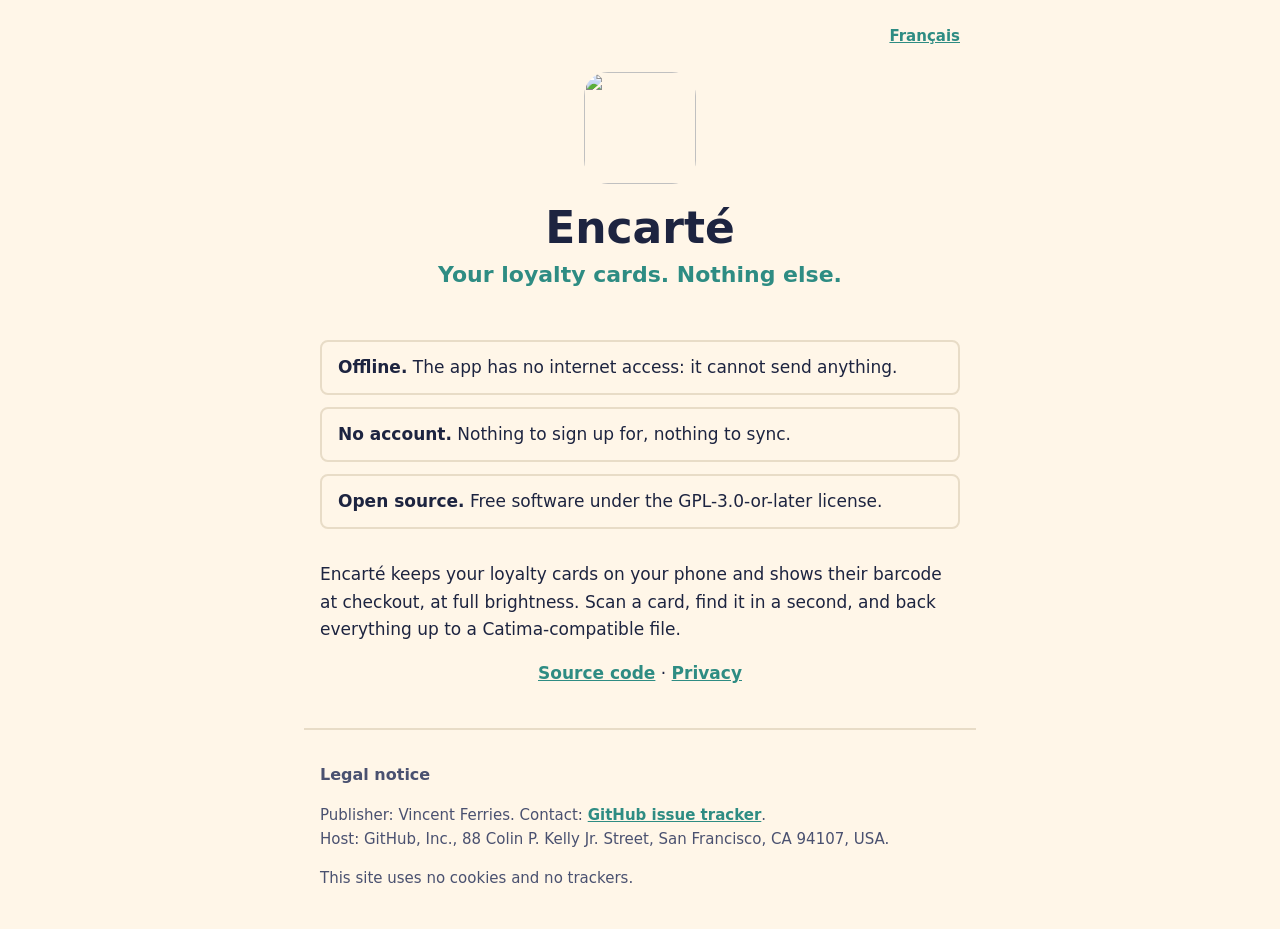
==== site/en/index.html @ 83ca59d4 "feat: add the encarte.fr home page and privacy policy" ====
<!doctype html>
<html lang="en">
<head>
<meta charset="utf-8">
<meta name="viewport" content="width=device-width, initial-scale=1">
<title>Encarté — your loyalty cards, offline</title>
<meta name="description" content="Encarté keeps your loyalty cards on your phone and shows their barcode at checkout. Offline, no account, open source.">
<link rel="icon" href="../icon.svg" type="image/svg+xml">
<link rel="stylesheet" href="../style.css">
<link rel="alternate" hreflang="fr" href="../">
</head>
<body>
<main>
  <nav class="lang"><a href="../" hreflang="fr" lang="fr">Français</a></nav>
  <header class="hero">
    <img src="../icon.svg" alt="" width="112" height="112">
    <h1>Encarté</h1>
    <p class="tagline">Your loyalty cards. Nothing else.</p>
  </header>
  <ul class="promises">
    <li><strong>Offline.</strong> The app has no internet access: it cannot send anything.</li>
    <li><strong>No account.</strong> Nothing to sign up for, nothing to sync.</li>
    <li><strong>Open source.</strong> Free software under the GPL-3.0-or-later license.</li>
  </ul>
  <p>Encarté keeps your loyalty cards on your phone and shows their barcode at checkout, at full brightness. Scan a card, find it in a second, and back everything up to a Catima-compatible file.</p>
  <p class="links"><a href="https://github.com/vferries/encarte">Source code</a> · <a href="privacy.html">Privacy</a></p>
</main>
<footer>
  <h2>Legal notice</h2>
  <p>Publisher: Vincent Ferries. Contact: <a href="https://github.com/vferries/encarte/issues">GitHub issue tracker</a>.<br>
  Host: GitHub, Inc., 88 Colin P. Kelly Jr. Street, San Francisco, CA 94107, USA.</p>
  <p>This site uses no cookies and no trackers.</p>
</footer>
</body>
</html>
---- site/style.css ----
/* encarte.fr: same palette as the store graphics (visual identity spec §3). Everything is served from this site. */
@font-face {
  font-family: Nunito;
  src: url("fonts/nunito.ttf") format("truetype");
  font-weight: 200 1000;
  font-display: swap;
}

:root {
  --bg: #FFF6E8;
  --text: #1D2440;
  --accent: #2E8C83;
  --muted: #4A5170;
  --rule: #E8DCC7;
}

@media (prefers-color-scheme: dark) {
  :root {
    --bg: #1D2440;
    --text: #FFF6E8;
    --accent: #7FD1C7;
    --muted: #C9C3B8;
    --rule: #343C5E;
  }
}

* { box-sizing: border-box; }

body {
  margin: 0;
  background: var(--bg);
  color: var(--text);
  font: 500 1.0625rem/1.6 Nunito, system-ui, sans-serif;
}

main, footer {
  max-width: 42rem;
  margin: 0 auto;
  padding: 1.5rem 1rem;
}

a { color: var(--accent); font-weight: 700; }

.lang { text-align: right; font-size: 0.9375rem; }

.hero { text-align: center; padding: 1.5rem 0 1rem; }
.hero img { width: 7rem; height: 7rem; border-radius: 1.5rem; }
h1 { font-size: 2.75rem; font-weight: 900; line-height: 1.1; margin: 0.75rem 0 0.25rem; }
h2 { font-size: 1.375rem; font-weight: 800; margin: 2rem 0 0.5rem; }
.tagline { font-size: 1.375rem; font-weight: 800; color: var(--accent); margin: 0; }

.promises { list-style: none; padding: 0; margin: 2rem 0; display: grid; gap: 0.75rem; }
.promises li { padding: 0.75rem 1rem; border: 2px solid var(--rule); border-radius: 0.5rem; }
.promises strong { font-weight: 900; }

.links { text-align: center; }

footer { border-top: 2px solid var(--rule); color: var(--muted); font-size: 0.9375rem; }
footer h2 { font-size: 1rem; margin-top: 0.5rem; }
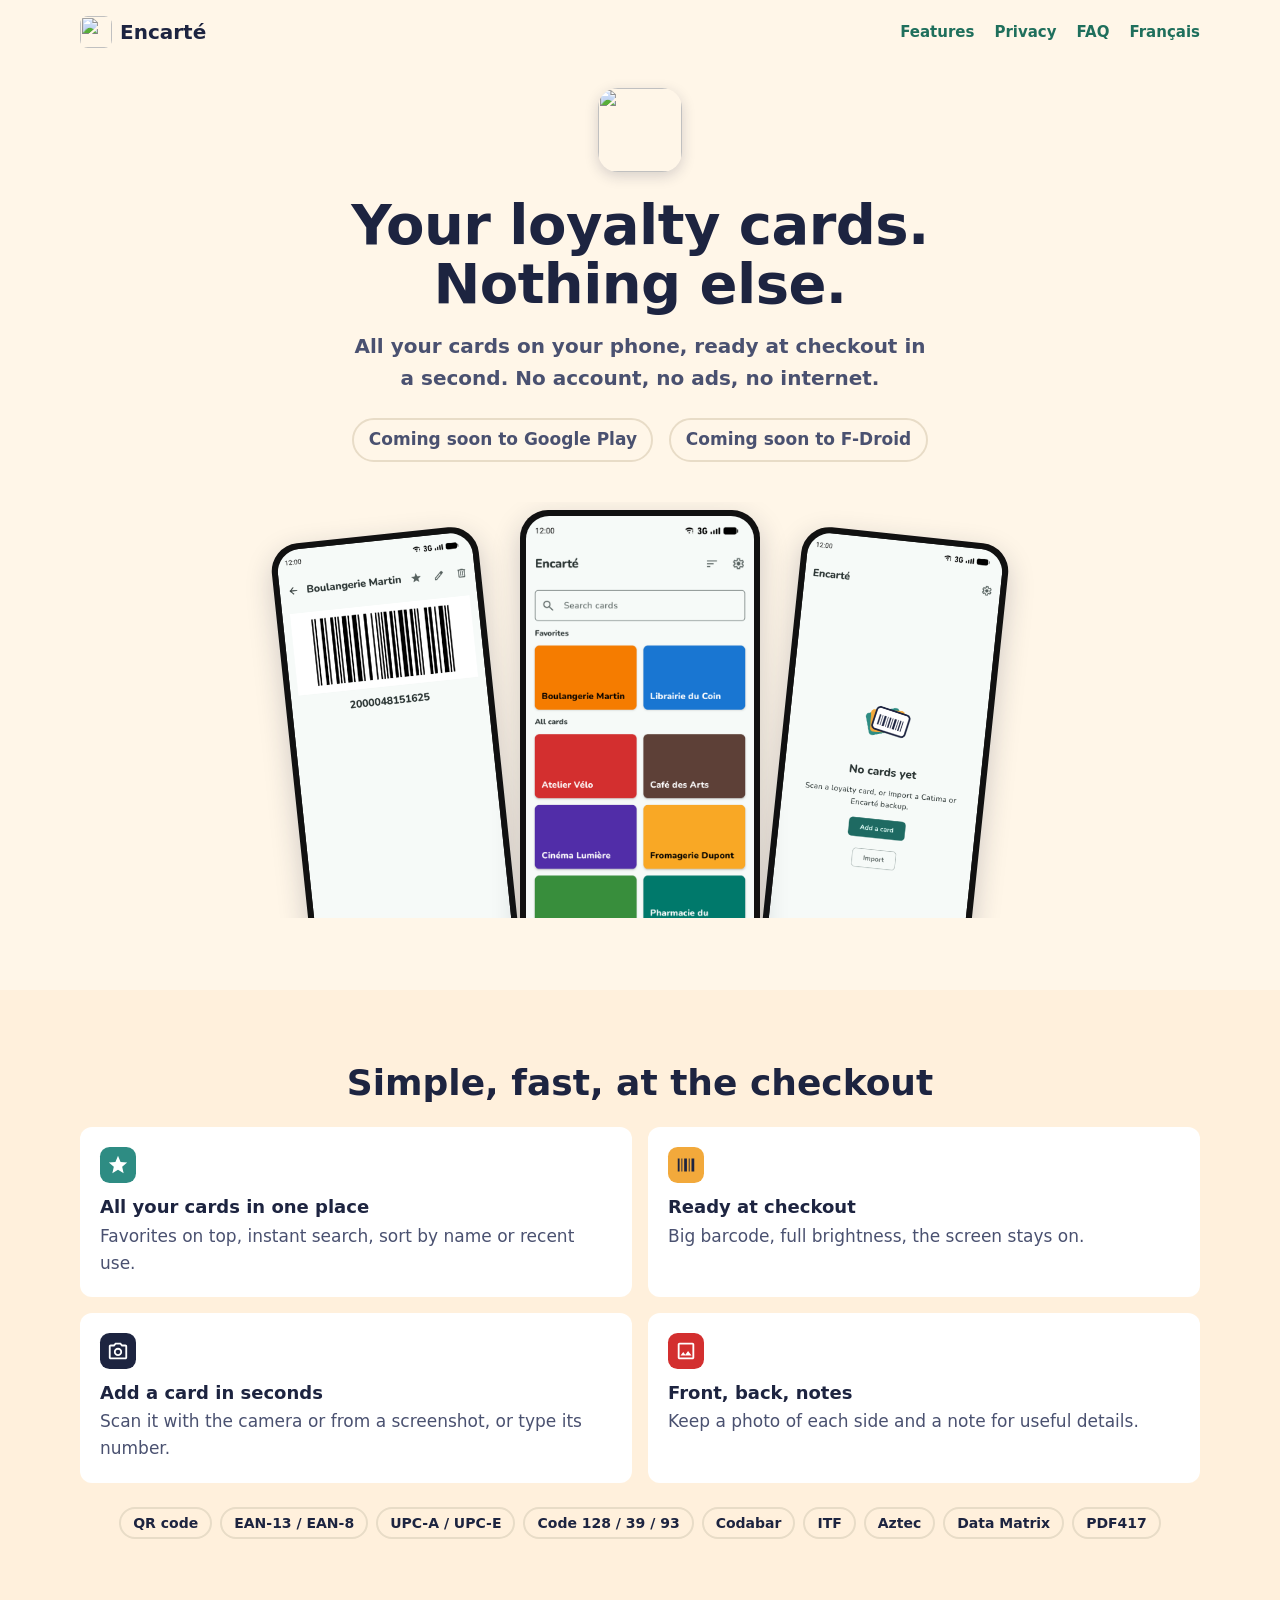
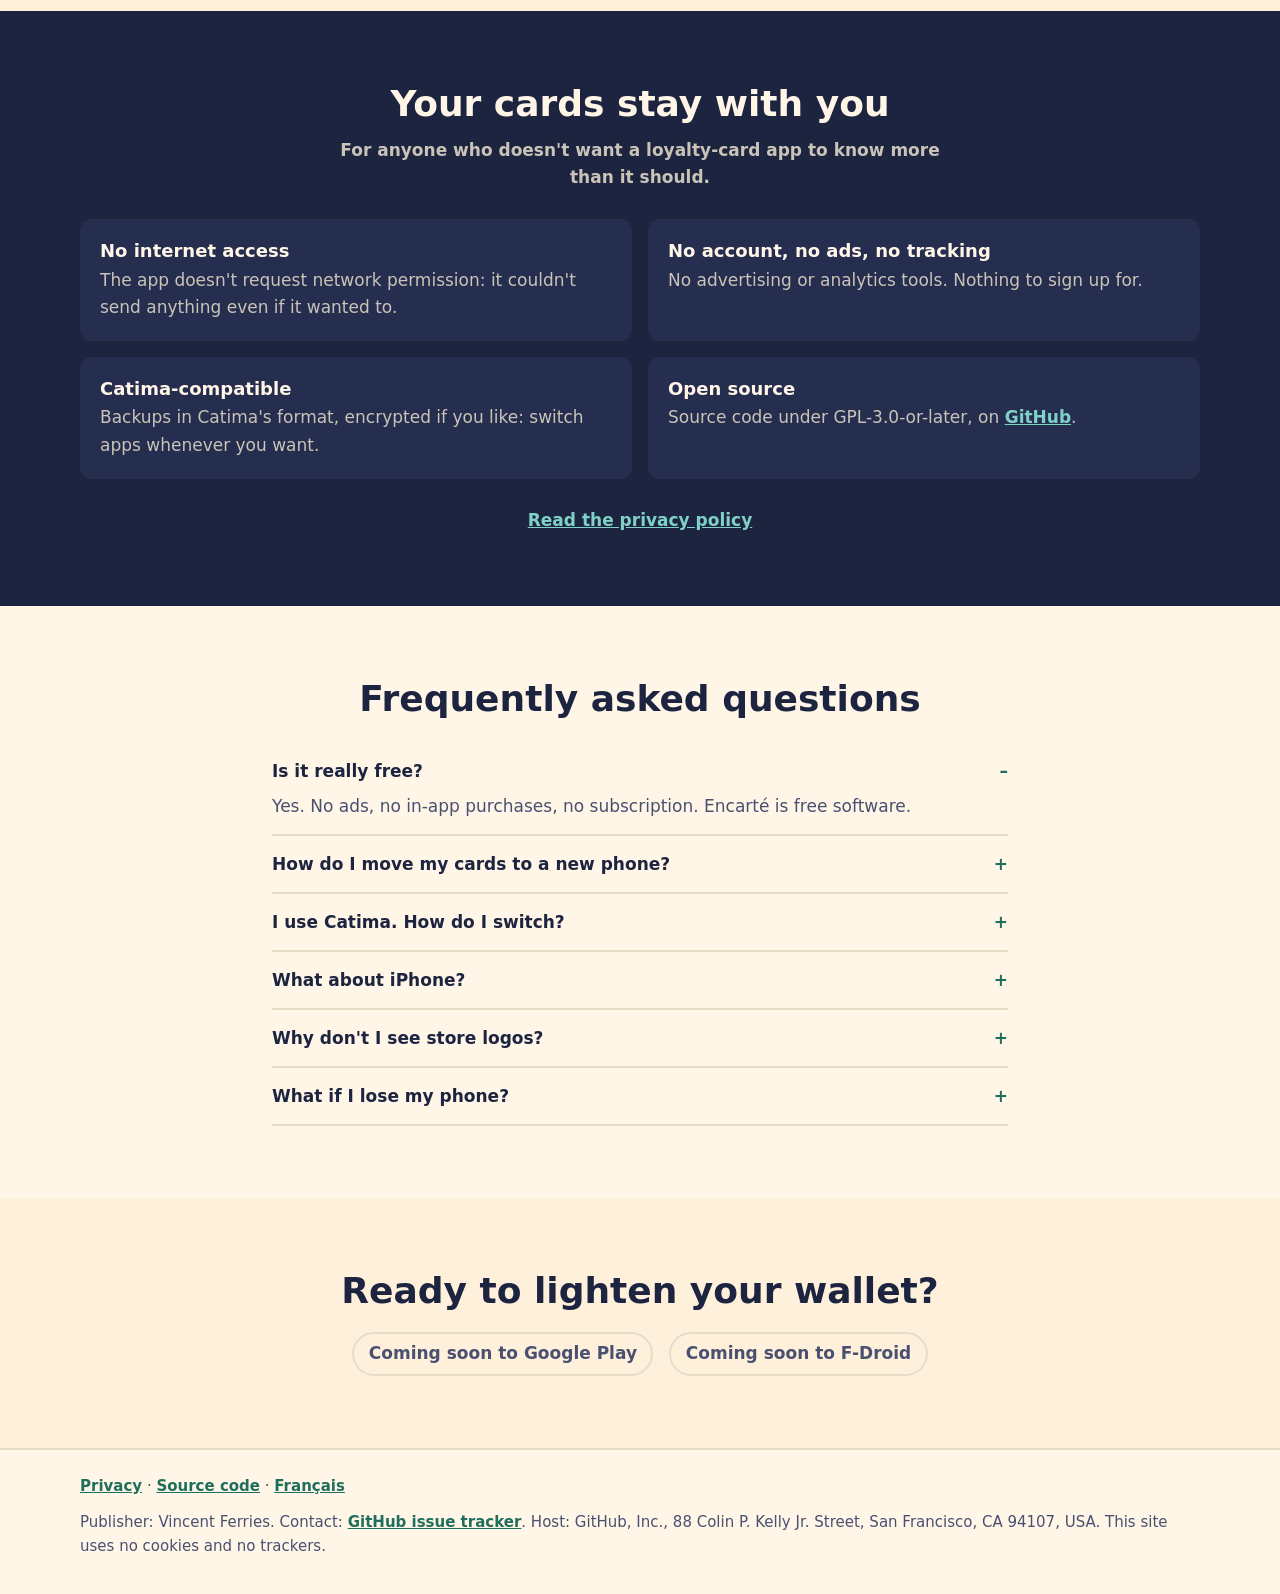
==== commit cdf5ea04: "feat: turn the English home page into a landing page" ====
--- a/site/en/index.html
+++ b/site/en/index.html
@@ -5,31 +5,129 @@
 <meta name="viewport" content="width=device-width, initial-scale=1">
 <title>Encarté — your loyalty cards, offline</title>
 <meta name="description" content="Encarté keeps your loyalty cards on your phone and shows their barcode at checkout. Offline, no account, open source.">
+<link rel="canonical" href="https://encarte.fr/en/">
+<link rel="alternate" hreflang="fr" href="https://encarte.fr/">
+<link rel="alternate" hreflang="en" href="https://encarte.fr/en/">
+<link rel="alternate" hreflang="x-default" href="https://encarte.fr/">
+<meta property="og:type" content="website">
+<meta property="og:locale" content="en_US">
+<meta property="og:url" content="https://encarte.fr/en/">
+<meta property="og:title" content="Encarté — your loyalty cards, offline">
+<meta property="og:description" content="Encarté keeps your loyalty cards on your phone and shows their barcode at checkout. Offline, no account, open source.">
+<meta property="og:image" content="https://encarte.fr/og-en.png">
 <link rel="icon" href="../icon.svg" type="image/svg+xml">
 <link rel="stylesheet" href="../style.css">
-<link rel="alternate" hreflang="fr" href="../">
 </head>
-<body>
+<body class="play-soon fdroid-soon">
+<header class="site-header">
+  <div class="wrap">
+    <a class="brand" href="./"><img src="../icon.svg" alt="" width="32" height="32">Encarté</a>
+    <nav class="site-nav" aria-label="Menu">
+      <a class="anchor" href="#features">Features</a>
+      <a class="anchor" href="#privacy">Privacy</a>
+      <a class="anchor" href="#faq">FAQ</a>
+      <a href="../" hreflang="fr" lang="fr">Français</a>
+    </nav>
+  </div>
+</header>
+
 <main>
-  <nav class="lang"><a href="../" hreflang="fr" lang="fr">Français</a></nav>
-  <header class="hero">
-    <img src="../icon.svg" alt="" width="112" height="112">
-    <h1>Encarté</h1>
-    <p class="tagline">Your loyalty cards. Nothing else.</p>
-  </header>
-  <ul class="promises">
-    <li><strong>Offline.</strong> The app has no internet access: it cannot send anything.</li>
-    <li><strong>No account.</strong> Nothing to sign up for, nothing to sync.</li>
-    <li><strong>Open source.</strong> Free software under the GPL-3.0-or-later license.</li>
-  </ul>
-  <p>Encarté keeps your loyalty cards on your phone and shows their barcode at checkout, at full brightness. Scan a card, find it in a second, and back everything up to a Catima-compatible file.</p>
-  <p class="links"><a href="https://github.com/vferries/encarte">Source code</a> · <a href="privacy.html">Privacy</a></p>
+  <section class="hero">
+    <div class="wrap">
+      <img class="hero-icon" src="../icon.svg" alt="" width="84" height="84">
+      <h1>Your loyalty cards.<br>Nothing else.</h1>
+      <p class="lead">All your cards on your phone, ready at checkout in a second. No account, no ads, no internet.</p>
+      <div class="stores">
+        <a class="badge play-badge" href="https://play.google.com/store/apps/details?id=io.github.vferries.encarte"><img src="../img/badges/play-en.png" alt="Get it on Google Play" width="646" height="250"></a>
+        <p class="soon play-soon-text">Coming soon to Google Play</p>
+        <a class="badge fdroid-badge" href="https://f-droid.org/packages/io.github.vferries.encarte/"><img src="../img/badges/fdroid-en.png" alt="Get it on F-Droid" width="646" height="250"></a>
+        <p class="soon fdroid-soon-text">Coming soon to F-Droid</p>
+      </div>
+      <div class="fan">
+        <div class="phone side left"><img src="../img/en/display.png" alt="A card shown at checkout" width="600" height="1347" loading="lazy"></div>
+        <div class="phone center"><img src="../img/en/list.png" alt="The card list" width="600" height="1347"></div>
+        <div class="phone side right"><img src="../img/en/empty.png" alt="Encarté's home screen" width="600" height="1347" loading="lazy"></div>
+      </div>
+    </div>
+  </section>
+
+  <section class="features" id="features">
+    <div class="wrap">
+      <h2>Simple, fast, at the checkout</h2>
+      <div class="cards">
+        <div class="card">
+          <div class="icon teal"><svg viewBox="0 0 960 960" aria-hidden="true"><path d="M233,840L298,559L80,370L368,345L480,80L592,345L880,370L662,559L727,840L480,691L233,840Z"/></svg></div>
+          <h3>All your cards in one place</h3>
+          <p>Favorites on top, instant search, sort by name or recent use.</p>
+        </div>
+        <div class="card">
+          <div class="icon mustard"><svg viewBox="0 0 24 24" aria-hidden="true"><path d="M3 5h2v14H3zM7 5h1v14H7zM10 5h3v14h-3zM15 5h1v14h-1zM18 5h3v14h-3z"/></svg></div>
+          <h3>Ready at checkout</h3>
+          <p>Big barcode, full brightness, the screen stays on.</p>
+        </div>
+        <div class="card">
+          <div class="icon navy"><svg viewBox="0 0 960 960" aria-hidden="true"><path d="M480,700Q555,700 607.5,647.5Q660,595 660,520Q660,445 607.5,392.5Q555,340 480,340Q405,340 352.5,392.5Q300,445 300,520Q300,595 352.5,647.5Q405,700 480,700ZM480,620Q438,620 409,591Q380,562 380,520Q380,478 409,449Q438,420 480,420Q522,420 551,449Q580,478 580,520Q580,562 551,591Q522,620 480,620ZM160,840Q127,840 103.5,816.5Q80,793 80,760L80,280Q80,247 103.5,223.5Q127,200 160,200L286,200L360,120L600,120L674,200L800,200Q833,200 856.5,223.5Q880,247 880,280L880,760Q880,793 856.5,816.5Q833,840 800,840L160,840ZM160,760L800,760Q800,760 800,760Q800,760 800,760L800,280Q800,280 800,280Q800,280 800,280L638,280L565,200L395,200L322,280L160,280Q160,280 160,280Q160,280 160,280L160,760Q160,760 160,760Q160,760 160,760ZM480,520Q480,520 480,520Q480,520 480,520L480,520Q480,520 480,520Q480,520 480,520L480,520L480,520L480,520L480,520L480,520Q480,520 480,520Q480,520 480,520L480,520Q480,520 480,520Q480,520 480,520L480,520Z"/></svg></div>
+          <h3>Add a card in seconds</h3>
+          <p>Scan it with the camera or from a screenshot, or type its number.</p>
+        </div>
+        <div class="card">
+          <div class="icon red"><svg viewBox="0 0 960 960" aria-hidden="true"><path d="M200,840Q167,840 143.5,816.5Q120,793 120,760L120,200Q120,167 143.5,143.5Q167,120 200,120L760,120Q793,120 816.5,143.5Q840,167 840,200L840,760Q840,793 816.5,816.5Q793,840 760,840L200,840ZM200,760L760,760Q760,760 760,760Q760,760 760,760L760,200Q760,200 760,200Q760,200 760,200L200,200Q200,200 200,200Q200,200 200,200L200,760Q200,760 200,760Q200,760 200,760ZM240,680L720,680L570,480L450,640L360,520L240,680ZM200,760Q200,760 200,760Q200,760 200,760L200,200Q200,200 200,200Q200,200 200,200L200,200Q200,200 200,200Q200,200 200,200L200,760Q200,760 200,760Q200,760 200,760L200,760Z"/></svg></div>
+          <h3>Front, back, notes</h3>
+          <p>Keep a photo of each side and a note for useful details.</p>
+        </div>
+      </div>
+      <ul class="formats" aria-label="Supported codes">
+        <li>QR code</li><li>EAN-13 / EAN-8</li><li>UPC-A / UPC-E</li><li>Code 128 / 39 / 93</li><li>Codabar</li><li>ITF</li><li>Aztec</li><li>Data Matrix</li><li>PDF417</li>
+      </ul>
+    </div>
+  </section>
+
+  <section class="privacy" id="privacy">
+    <div class="wrap">
+      <h2>Your cards stay with you</h2>
+      <p class="intro">For anyone who doesn't want a loyalty-card app to know more than it should.</p>
+      <div class="cards">
+        <div class="card"><h3>No internet access</h3><p>The app doesn't request network permission: it couldn't send anything even if it wanted to.</p></div>
+        <div class="card"><h3>No account, no ads, no tracking</h3><p>No advertising or analytics tools. Nothing to sign up for.</p></div>
+        <div class="card"><h3>Catima-compatible</h3><p>Backups in Catima's format, encrypted if you like: switch apps whenever you want.</p></div>
+        <div class="card"><h3>Open source</h3><p>Source code under GPL-3.0-or-later, on <a href="https://github.com/vferries/encarte">GitHub</a>.</p></div>
+      </div>
+      <p class="more"><a href="privacy.html">Read the privacy policy</a></p>
+    </div>
+  </section>
+
+  <section class="faq" id="faq">
+    <div class="wrap">
+      <h2>Frequently asked questions</h2>
+      <details open><summary>Is it really free?</summary><p>Yes. No ads, no in-app purchases, no subscription. Encarté is free software.</p></details>
+      <details><summary>How do I move my cards to a new phone?</summary><p>In the settings, export a backup (add a password to encrypt it), copy the file to the new phone and import it there. Android's direct phone-to-phone transfer can also copy your cards.</p></details>
+      <details><summary>I use Catima. How do I switch?</summary><p>Export your cards from Catima, then import the file in Encarté (Settings → Import cards). Cards and their photos come along. It works the other way round too.</p></details>
+      <details><summary>What about iPhone?</summary><p>Encarté is Android-only for now.</p></details>
+      <details><summary>Why don't I see store logos?</summary><p>Logos belong to the stores: bundling them would raise rights issues and make the app non-free. Well-known stores get their color, and you can add a photo of the real card.</p></details>
+      <details><summary>What if I lose my phone?</summary><p>Your cards live only on your phone: export a backup now and then. The optional app lock protects the app with your fingerprint, face or screen lock.</p></details>
+    </div>
+  </section>
+
+  <section class="closing">
+    <div class="wrap">
+      <h2>Ready to lighten your wallet?</h2>
+      <div class="stores">
+        <a class="badge play-badge" href="https://play.google.com/store/apps/details?id=io.github.vferries.encarte"><img src="../img/badges/play-en.png" alt="Get it on Google Play" width="646" height="250" loading="lazy"></a>
+        <p class="soon play-soon-text">Coming soon to Google Play</p>
+        <a class="badge fdroid-badge" href="https://f-droid.org/packages/io.github.vferries.encarte/"><img src="../img/badges/fdroid-en.png" alt="Get it on F-Droid" width="646" height="250" loading="lazy"></a>
+        <p class="soon fdroid-soon-text">Coming soon to F-Droid</p>
+      </div>
+    </div>
+  </section>
 </main>
-<footer>
-  <h2>Legal notice</h2>
-  <p>Publisher: Vincent Ferries. Contact: <a href="https://github.com/vferries/encarte/issues">GitHub issue tracker</a>.<br>
-  Host: GitHub, Inc., 88 Colin P. Kelly Jr. Street, San Francisco, CA 94107, USA.</p>
-  <p>This site uses no cookies and no trackers.</p>
+
+<footer class="site-footer">
+  <div class="wrap">
+    <p class="links"><a href="privacy.html">Privacy</a> · <a href="https://github.com/vferries/encarte">Source code</a> · <a href="../" hreflang="fr" lang="fr">Français</a></p>
+    <p class="legal">Publisher: Vincent Ferries. Contact: <a href="https://github.com/vferries/encarte/issues">GitHub issue tracker</a>. Host: GitHub, Inc., 88 Colin P. Kelly Jr. Street, San Francisco, CA 94107, USA. This site uses no cookies and no trackers.</p>
+    <p class="legal play-badge">Google Play and the Google Play logo are trademarks of Google LLC.</p>
+    <p class="legal fdroid-badge">F-Droid badge: F-Droid, <a href="https://creativecommons.org/licenses/by-sa/3.0/">CC BY-SA 3.0</a>.</p>
+  </div>
 </footer>
 </body>
 </html>
--- a/site/style.css
+++ b/site/style.css
@@ -1,4 +1,4 @@
-/* encarte.fr: same palette as the store graphics (visual identity spec §3). Everything is served from this site. */
+/* encarte.fr: brand palette from the visual identity spec; everything is served from this site (landing page spec §6). */
 @font-face {
   font-family: Nunito;
   src: url("fonts/nunito.ttf") format("truetype");
@@ -8,23 +8,38 @@
 
 :root {
   --bg: #FFF6E8;
+  --bg-alt: #FFF0DC;
+  --surface: #FFFFFF;
   --text: #1D2440;
-  --accent: #2E8C83;
   --muted: #4A5170;
+  --link: #1F6F5C;
   --rule: #E8DCC7;
+  --band: #1D2440;
+  --band-surface: #262E4F;
+  --band-text: #FFF6E8;
+  --band-muted: #C9C3B8;
+  --band-link: #7FD1C7;
+  --shadow: 0 10px 28px rgba(29, 36, 64, 0.22);
 }
 
 @media (prefers-color-scheme: dark) {
   :root {
     --bg: #1D2440;
+    --bg-alt: #1A2039;
+    --surface: #262E4F;
     --text: #FFF6E8;
-    --accent: #7FD1C7;
     --muted: #C9C3B8;
+    --link: #7FD1C7;
     --rule: #343C5E;
+    --band: #141A33;
+    --shadow: 0 10px 28px rgba(0, 0, 0, 0.45);
   }
 }
 
 * { box-sizing: border-box; }
+
+html { scroll-behavior: smooth; }
+@media (prefers-reduced-motion: reduce) { html { scroll-behavior: auto; } }
 
 body {
   margin: 0;
@@ -33,27 +48,86 @@
   font: 500 1.0625rem/1.6 Nunito, system-ui, sans-serif;
 }
 
-main, footer {
-  max-width: 42rem;
-  margin: 0 auto;
-  padding: 1.5rem 1rem;
-}
+a { color: var(--link); font-weight: 700; }
+a:focus-visible, summary:focus-visible { outline: 3px solid var(--link); outline-offset: 3px; border-radius: 4px; }
+img { max-width: 100%; height: auto; }
 
-a { color: var(--accent); font-weight: 700; }
+.wrap { max-width: 72rem; margin: 0 auto; padding: 0 1rem; }
 
-.lang { text-align: right; font-size: 0.9375rem; }
+/* Header */
+.site-header .wrap { display: flex; align-items: center; justify-content: space-between; gap: 1rem; padding-block: 1rem; }
+.brand { display: inline-flex; align-items: center; gap: 0.5rem; color: var(--text); text-decoration: none; font-weight: 900; font-size: 1.25rem; }
+.brand img { width: 2rem; height: 2rem; border-radius: 0.5rem; }
+.site-nav { display: flex; flex-wrap: wrap; justify-content: flex-end; gap: 0.25rem 1.25rem; font-size: 0.9375rem; }
+.site-nav a { text-decoration: none; }
+@media (max-width: 599px) { .site-nav .anchor { display: none; } }
 
-.hero { text-align: center; padding: 1.5rem 0 1rem; }
-.hero img { width: 7rem; height: 7rem; border-radius: 1.5rem; }
-h1 { font-size: 2.75rem; font-weight: 900; line-height: 1.1; margin: 0.75rem 0 0.25rem; }
-h2 { font-size: 1.375rem; font-weight: 800; margin: 2rem 0 0.5rem; }
-.tagline { font-size: 1.375rem; font-weight: 800; color: var(--accent); margin: 0; }
+/* Hero */
+.hero { text-align: center; padding-top: 1.5rem; overflow: hidden; }
+.hero-icon { width: 5.25rem; height: 5.25rem; border-radius: 1.25rem; box-shadow: 0 4px 14px rgba(29, 36, 64, 0.18); }
+h1 { font-size: clamp(2.25rem, 6vw, 3.5rem); font-weight: 900; line-height: 1.05; letter-spacing: -0.01em; margin: 1rem 0 0; }
+.lead { font-size: clamp(1.0625rem, 2.2vw, 1.25rem); font-weight: 600; color: var(--muted); max-width: 36rem; margin: 1rem auto 1.5rem; }
 
-.promises { list-style: none; padding: 0; margin: 2rem 0; display: grid; gap: 0.75rem; }
-.promises li { padding: 0.75rem 1rem; border: 2px solid var(--rule); border-radius: 0.5rem; }
-.promises strong { font-weight: 900; }
+/* Store area. A badge appears only once its listing is live: remove play-soon / fdroid-soon from <body> then. */
+.stores { display: flex; flex-wrap: wrap; justify-content: center; align-items: center; gap: 0.5rem 1rem; }
+.stores .badge img { display: block; height: 4rem; width: auto; }
+.stores .soon { margin: 0; font-weight: 800; color: var(--muted); padding: 0.4rem 0.9rem; border: 2px solid var(--rule); border-radius: 999px; }
+.play-soon .play-badge, .fdroid-soon .fdroid-badge { display: none; }
+body:not(.play-soon) .play-soon-text, body:not(.fdroid-soon) .fdroid-soon-text { display: none; }
 
-.links { text-align: center; }
+/* Phone fan: flex-start keeps each phone at its own height (no black frame under the side screenshots). */
+.fan { display: flex; justify-content: center; align-items: flex-start; gap: clamp(0.5rem, 2vw, 1.25rem); height: clamp(15rem, 42vw, 26rem); margin-top: 2.5rem; padding-top: 0.5rem; overflow: hidden; }
+.phone { flex: none; background: #111111; border-radius: clamp(1rem, 2.6vw, 1.75rem); padding: clamp(0.25rem, 0.6vw, 0.4rem); box-shadow: var(--shadow); }
+.phone img { display: block; width: 100%; border-radius: clamp(0.8rem, 2.2vw, 1.45rem); }
+.phone.side { width: clamp(6.5rem, 20vw, 13rem); margin-top: 1.5rem; }
+.phone.left { transform: rotate(-6deg); }
+.phone.right { transform: rotate(6deg); }
+.phone.center { width: clamp(7.5rem, 23vw, 15rem); position: relative; z-index: 1; }
 
-footer { border-top: 2px solid var(--rule); color: var(--muted); font-size: 0.9375rem; }
-footer h2 { font-size: 1rem; margin-top: 0.5rem; }
+/* Sections */
+main > section { padding: clamp(2.5rem, 6vw, 4.5rem) 0; }
+h2 { font-size: clamp(1.75rem, 4vw, 2.25rem); font-weight: 900; line-height: 1.15; text-align: center; margin: 0 0 1.5rem; }
+.features, .closing { background: var(--bg-alt); }
+.cards { display: grid; gap: 1rem; grid-template-columns: 1fr; }
+@media (min-width: 600px) { .cards { grid-template-columns: repeat(2, 1fr); } }
+.card { background: var(--surface); border-radius: 0.75rem; padding: 1.25rem; }
+.card h3 { font-size: 1.125rem; font-weight: 800; line-height: 1.3; margin: 0 0 0.25rem; }
+.card p { margin: 0; color: var(--muted); }
+.icon { display: grid; place-items: center; width: 2.25rem; height: 2.25rem; border-radius: 0.6rem; margin-bottom: 0.75rem; color: #FFFFFF; }
+.icon svg { width: 1.375rem; height: 1.375rem; fill: currentColor; }
+.icon.teal { background: #2E8C83; }
+.icon.mustard { background: #F2A93B; color: #1D2440; }
+.icon.navy { background: #1D2440; }
+.icon.red { background: #D32F2F; }
+@media (prefers-color-scheme: dark) { .icon.navy { background: #FFF6E8; color: #1D2440; } }
+.formats { list-style: none; display: flex; flex-wrap: wrap; justify-content: center; gap: 0.5rem; padding: 0; margin: 1.5rem 0 0; }
+.formats li { border: 2px solid var(--rule); border-radius: 999px; padding: 0.2rem 0.75rem; font-size: 0.875rem; font-weight: 700; }
+
+.privacy { background: var(--band); color: var(--band-text); }
+.privacy .intro { text-align: center; color: var(--band-muted); font-weight: 600; max-width: 40rem; margin: -0.75rem auto 1.75rem; }
+.privacy .card { background: var(--band-surface); }
+.privacy .card p { color: var(--band-muted); }
+.privacy a { color: var(--band-link); }
+.privacy .more { text-align: center; margin: 1.75rem 0 0; }
+
+.faq .wrap { max-width: 48rem; }
+details { border-bottom: 2px solid var(--rule); padding: 0.9rem 0; }
+summary { display: flex; justify-content: space-between; gap: 1rem; font-weight: 800; font-size: 1.0625rem; cursor: pointer; list-style: none; }
+summary::-webkit-details-marker { display: none; }
+summary::after { content: "+"; font-weight: 900; color: var(--link); }
+details[open] > summary::after { content: "–"; }
+details p { margin: 0.5rem 0 0; color: var(--muted); }
+
+.closing { text-align: center; }
+.closing h2 { margin-bottom: 1.25rem; }
+
+/* Footer */
+.site-footer { border-top: 2px solid var(--rule); color: var(--muted); font-size: 0.9375rem; padding: 1.5rem 0 2rem; }
+.site-footer .links { margin: 0 0 0.75rem; }
+.site-footer p { margin: 0.25rem 0; }
+
+/* Privacy policy pages */
+.policy .wrap { max-width: 42rem; padding-block: 1rem 3rem; }
+.policy h1 { font-size: clamp(2rem, 5vw, 2.75rem); }
+.policy h2 { text-align: left; font-size: 1.375rem; margin: 2rem 0 0.5rem; }
+.policy p { margin: 0.5rem 0; }
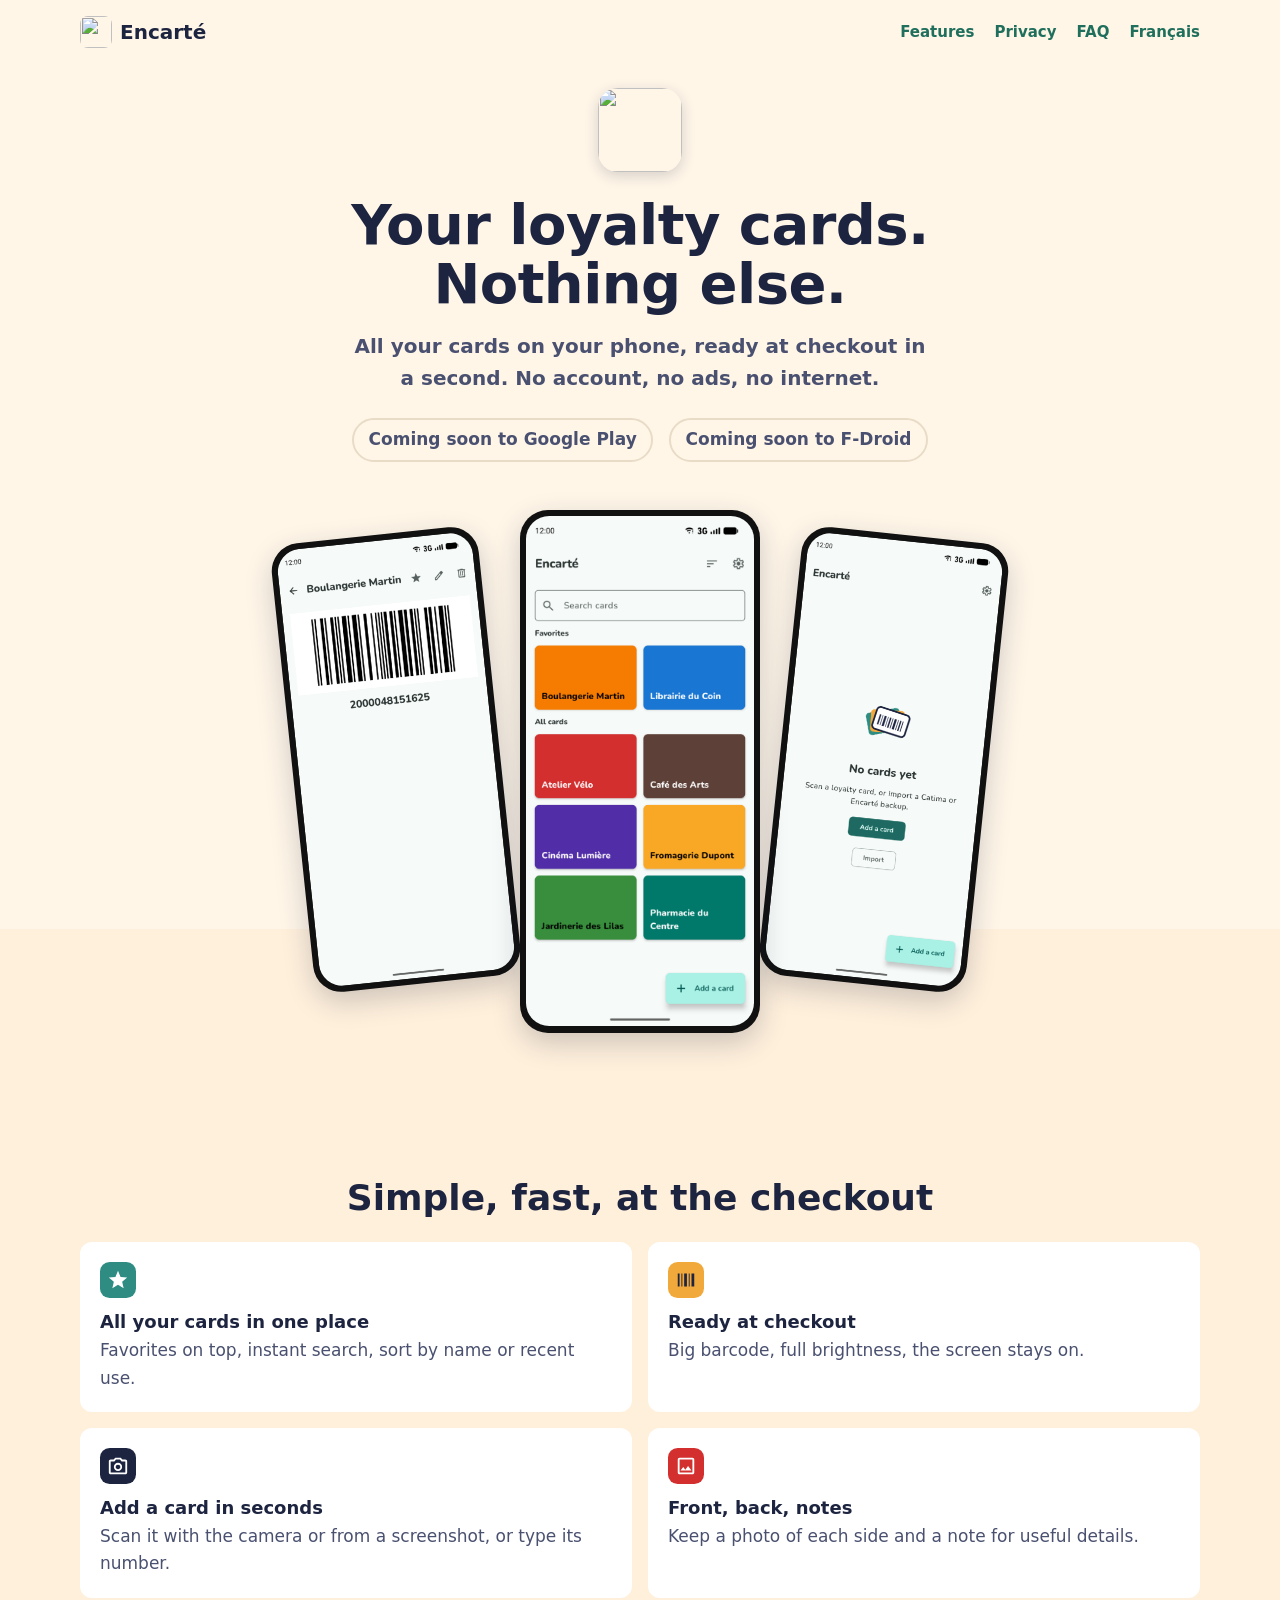
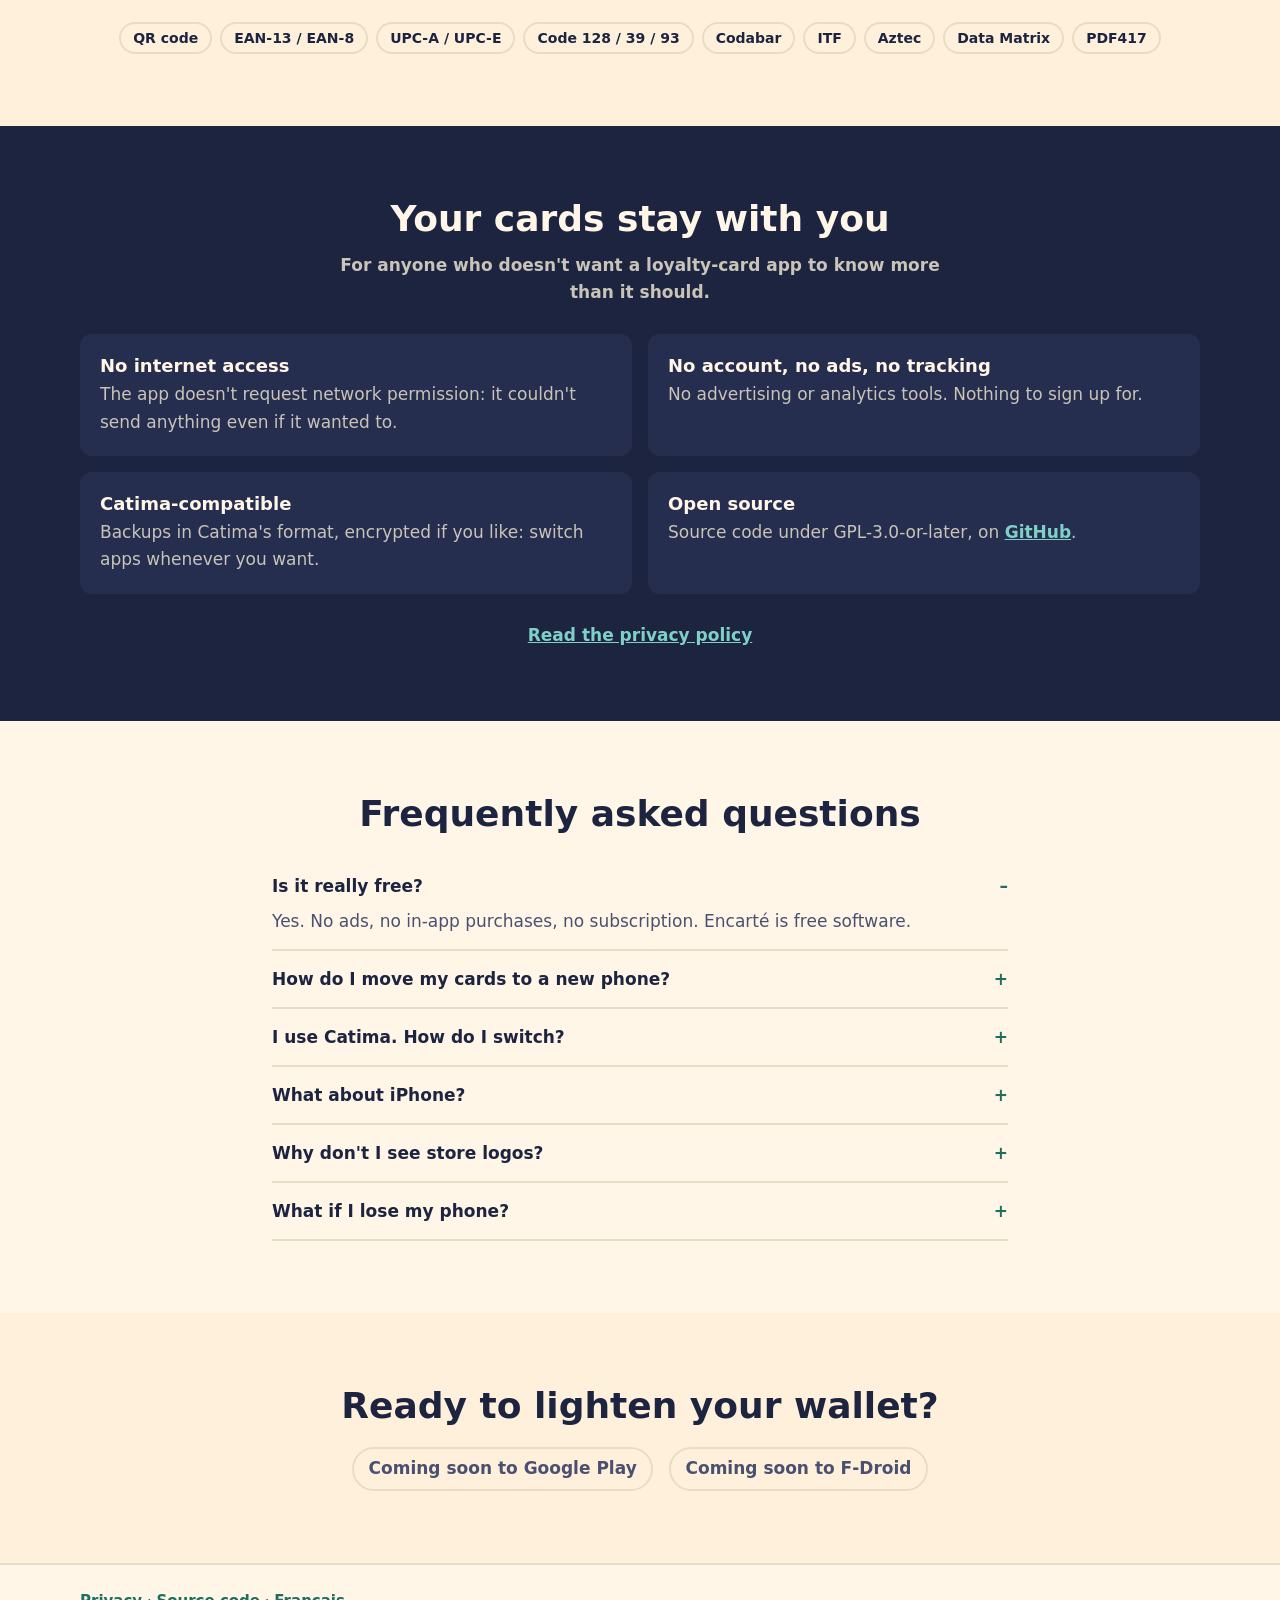
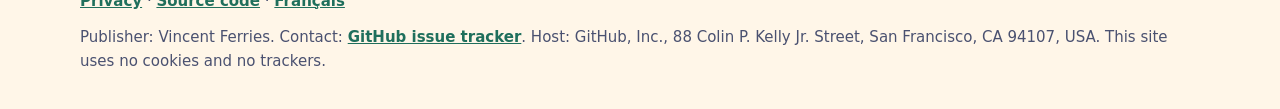
==== commit 69daa9a5: "fix: tidy focus, FAQ markers and large-font layout on encarte.fr" ====
--- a/site/en/index.html
+++ b/site/en/index.html
@@ -41,7 +41,7 @@
         <a class="badge play-badge" href="https://play.google.com/store/apps/details?id=io.github.vferries.encarte"><img src="../img/badges/play-en.png" alt="Get it on Google Play" width="646" height="250"></a>
         <p class="soon play-soon-text">Coming soon to Google Play</p>
         <a class="badge fdroid-badge" href="https://f-droid.org/packages/io.github.vferries.encarte/"><img src="../img/badges/fdroid-en.png" alt="Get it on F-Droid" width="646" height="250"></a>
-        <p class="soon fdroid-soon-text">Coming soon to F-Droid</p>
+        <p class="soon fdroid-soon-text">Coming soon to F&#8209;Droid</p>
       </div>
       <div class="fan">
         <div class="phone side left"><img src="../img/en/display.png" alt="A card shown at checkout" width="600" height="1347" loading="lazy"></div>
@@ -115,7 +115,7 @@
         <a class="badge play-badge" href="https://play.google.com/store/apps/details?id=io.github.vferries.encarte"><img src="../img/badges/play-en.png" alt="Get it on Google Play" width="646" height="250" loading="lazy"></a>
         <p class="soon play-soon-text">Coming soon to Google Play</p>
         <a class="badge fdroid-badge" href="https://f-droid.org/packages/io.github.vferries.encarte/"><img src="../img/badges/fdroid-en.png" alt="Get it on F-Droid" width="646" height="250" loading="lazy"></a>
-        <p class="soon fdroid-soon-text">Coming soon to F-Droid</p>
+        <p class="soon fdroid-soon-text">Coming soon to F&#8209;Droid</p>
       </div>
     </div>
   </section>
--- a/site/style.css
+++ b/site/style.css
@@ -20,6 +20,7 @@
   --band-muted: #C9C3B8;
   --band-link: #7FD1C7;
   --shadow: 0 10px 28px rgba(29, 36, 64, 0.22);
+  color-scheme: light dark;
 }
 
 @media (prefers-color-scheme: dark) {
@@ -55,7 +56,7 @@
 .wrap { max-width: 72rem; margin: 0 auto; padding: 0 1rem; }
 
 /* Header */
-.site-header .wrap { display: flex; align-items: center; justify-content: space-between; gap: 1rem; padding-block: 1rem; }
+.site-header .wrap { display: flex; flex-wrap: wrap; align-items: center; justify-content: space-between; gap: 1rem; padding-block: 1rem; }
 .brand { display: inline-flex; align-items: center; gap: 0.5rem; color: var(--text); text-decoration: none; font-weight: 900; font-size: 1.25rem; }
 .brand img { width: 2rem; height: 2rem; border-radius: 0.5rem; }
 .site-nav { display: flex; flex-wrap: wrap; justify-content: flex-end; gap: 0.25rem 1.25rem; font-size: 0.9375rem; }
@@ -63,9 +64,10 @@
 @media (max-width: 599px) { .site-nav .anchor { display: none; } }
 
 /* Hero */
-.hero { text-align: center; padding-top: 1.5rem; overflow: hidden; }
+/* Clip only sideways: the rotated side phones must not cause horizontal scroll, but the phones overflow downward. */
+.hero { text-align: center; padding-top: 1.5rem; overflow-x: clip; position: relative; z-index: 1; }
 .hero-icon { width: 5.25rem; height: 5.25rem; border-radius: 1.25rem; box-shadow: 0 4px 14px rgba(29, 36, 64, 0.18); }
-h1 { font-size: clamp(2.25rem, 6vw, 3.5rem); font-weight: 900; line-height: 1.05; letter-spacing: -0.01em; margin: 1rem 0 0; }
+h1 { overflow-wrap: break-word; font-size: clamp(2.25rem, 6vw, 3.5rem); font-weight: 900; line-height: 1.05; letter-spacing: -0.01em; margin: 1rem 0 0; }
 .lead { font-size: clamp(1.0625rem, 2.2vw, 1.25rem); font-weight: 600; color: var(--muted); max-width: 36rem; margin: 1rem auto 1.5rem; }
 
 /* Store area. A badge appears only once its listing is live: remove play-soon / fdroid-soon from <body> then. */
@@ -75,19 +77,26 @@
 .play-soon .play-badge, .fdroid-soon .fdroid-badge { display: none; }
 body:not(.play-soon) .play-soon-text, body:not(.fdroid-soon) .fdroid-soon-text { display: none; }
 
-/* Phone fan: flex-start keeps each phone at its own height (no black frame under the side screenshots). */
-.fan { display: flex; justify-content: center; align-items: flex-start; gap: clamp(0.5rem, 2vw, 1.25rem); height: clamp(15rem, 42vw, 26rem); margin-top: 2.5rem; padding-top: 0.5rem; overflow: hidden; }
+/* Phone fan: whole phones, sized by viewport width so three always fit (360 px is the common Android width).
+   flex-start keeps each phone at its own height (no black frame under the side screenshots). */
+.fan { display: flex; justify-content: center; align-items: flex-start; gap: clamp(0.5rem, 2vw, 1.25rem); margin-top: 2.5rem; padding-top: 0.5rem; }
 .phone { flex: none; background: #111111; border-radius: clamp(1rem, 2.6vw, 1.75rem); padding: clamp(0.25rem, 0.6vw, 0.4rem); box-shadow: var(--shadow); }
 .phone img { display: block; width: 100%; border-radius: clamp(0.8rem, 2.2vw, 1.45rem); }
-.phone.side { width: clamp(6.5rem, 20vw, 13rem); margin-top: 1.5rem; }
+.phone.side { width: min(25vw, 13rem); margin-top: 1.5rem; }
 .phone.left { transform: rotate(-6deg); }
 .phone.right { transform: rotate(6deg); }
-.phone.center { width: clamp(7.5rem, 23vw, 15rem); position: relative; z-index: 1; }
+.phone.center { width: min(29vw, 15rem); position: relative; z-index: 1; }
 
 /* Sections */
 main > section { padding: clamp(2.5rem, 6vw, 4.5rem) 0; }
-h2 { font-size: clamp(1.75rem, 4vw, 2.25rem); font-weight: 900; line-height: 1.15; text-align: center; margin: 0 0 1.5rem; }
+h2 { overflow-wrap: break-word; font-size: clamp(1.75rem, 4vw, 2.25rem); font-weight: 900; line-height: 1.15; text-align: center; margin: 0 0 1.5rem; }
 .features, .closing { background: var(--bg-alt); }
+/* The features background starts behind the phones' lower third, so they stand across the two sections. */
+.features {
+  --overlap: clamp(6rem, 22vw, 11rem);
+  margin-top: calc(var(--overlap) * -1);
+  padding-top: calc(var(--overlap) + clamp(2.5rem, 6vw, 4.5rem));
+}
 .cards { display: grid; gap: 1rem; grid-template-columns: 1fr; }
 @media (min-width: 600px) { .cards { grid-template-columns: repeat(2, 1fr); } }
 .card { background: var(--surface); border-radius: 0.75rem; padding: 1.25rem; }
@@ -108,14 +117,15 @@
 .privacy .card { background: var(--band-surface); }
 .privacy .card p { color: var(--band-muted); }
 .privacy a { color: var(--band-link); }
+.privacy a:focus-visible { outline-color: var(--band-link); }
 .privacy .more { text-align: center; margin: 1.75rem 0 0; }
 
 .faq .wrap { max-width: 48rem; }
 details { border-bottom: 2px solid var(--rule); padding: 0.9rem 0; }
 summary { display: flex; justify-content: space-between; gap: 1rem; font-weight: 800; font-size: 1.0625rem; cursor: pointer; list-style: none; }
 summary::-webkit-details-marker { display: none; }
-summary::after { content: "+"; font-weight: 900; color: var(--link); }
-details[open] > summary::after { content: "–"; }
+summary::after { content: "+"; content: "+" / ""; font-weight: 900; color: var(--link); }
+details[open] > summary::after { content: "–"; content: "–" / ""; }
 details p { margin: 0.5rem 0 0; color: var(--muted); }
 
 .closing { text-align: center; }
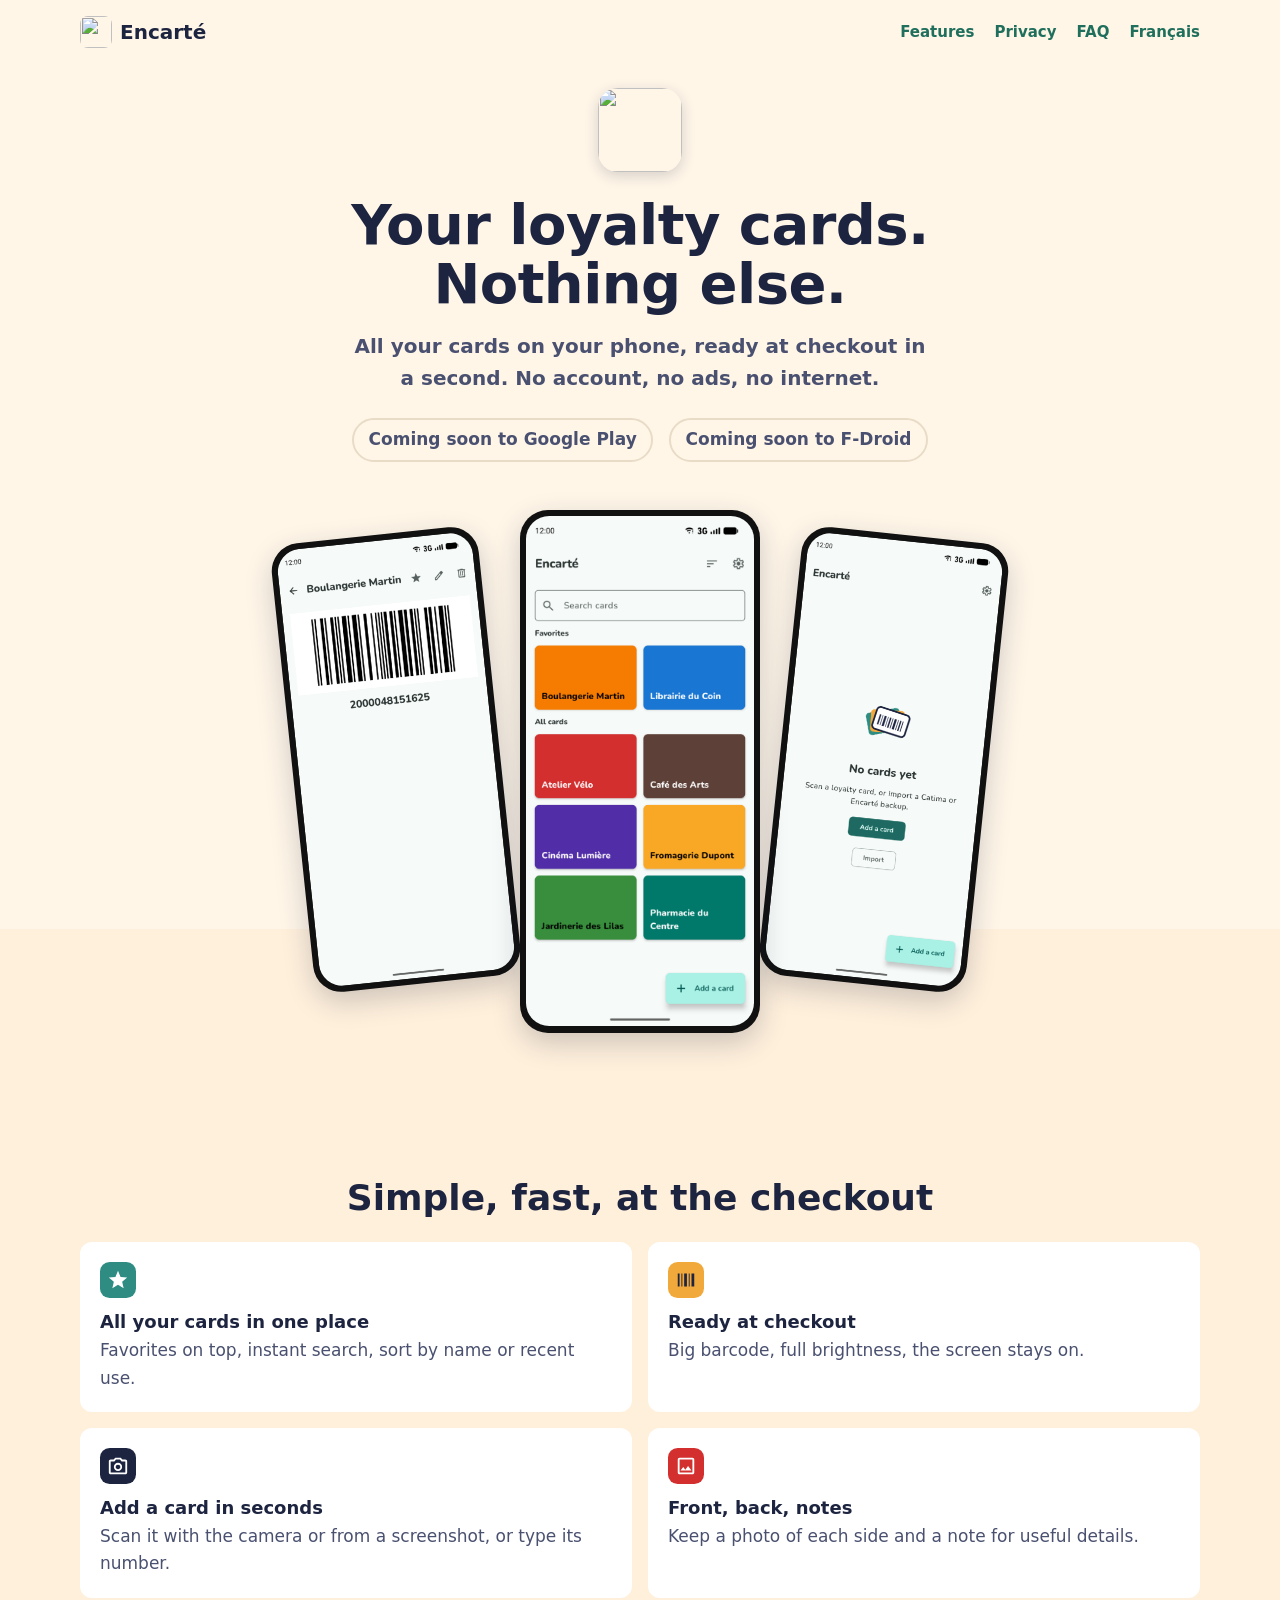
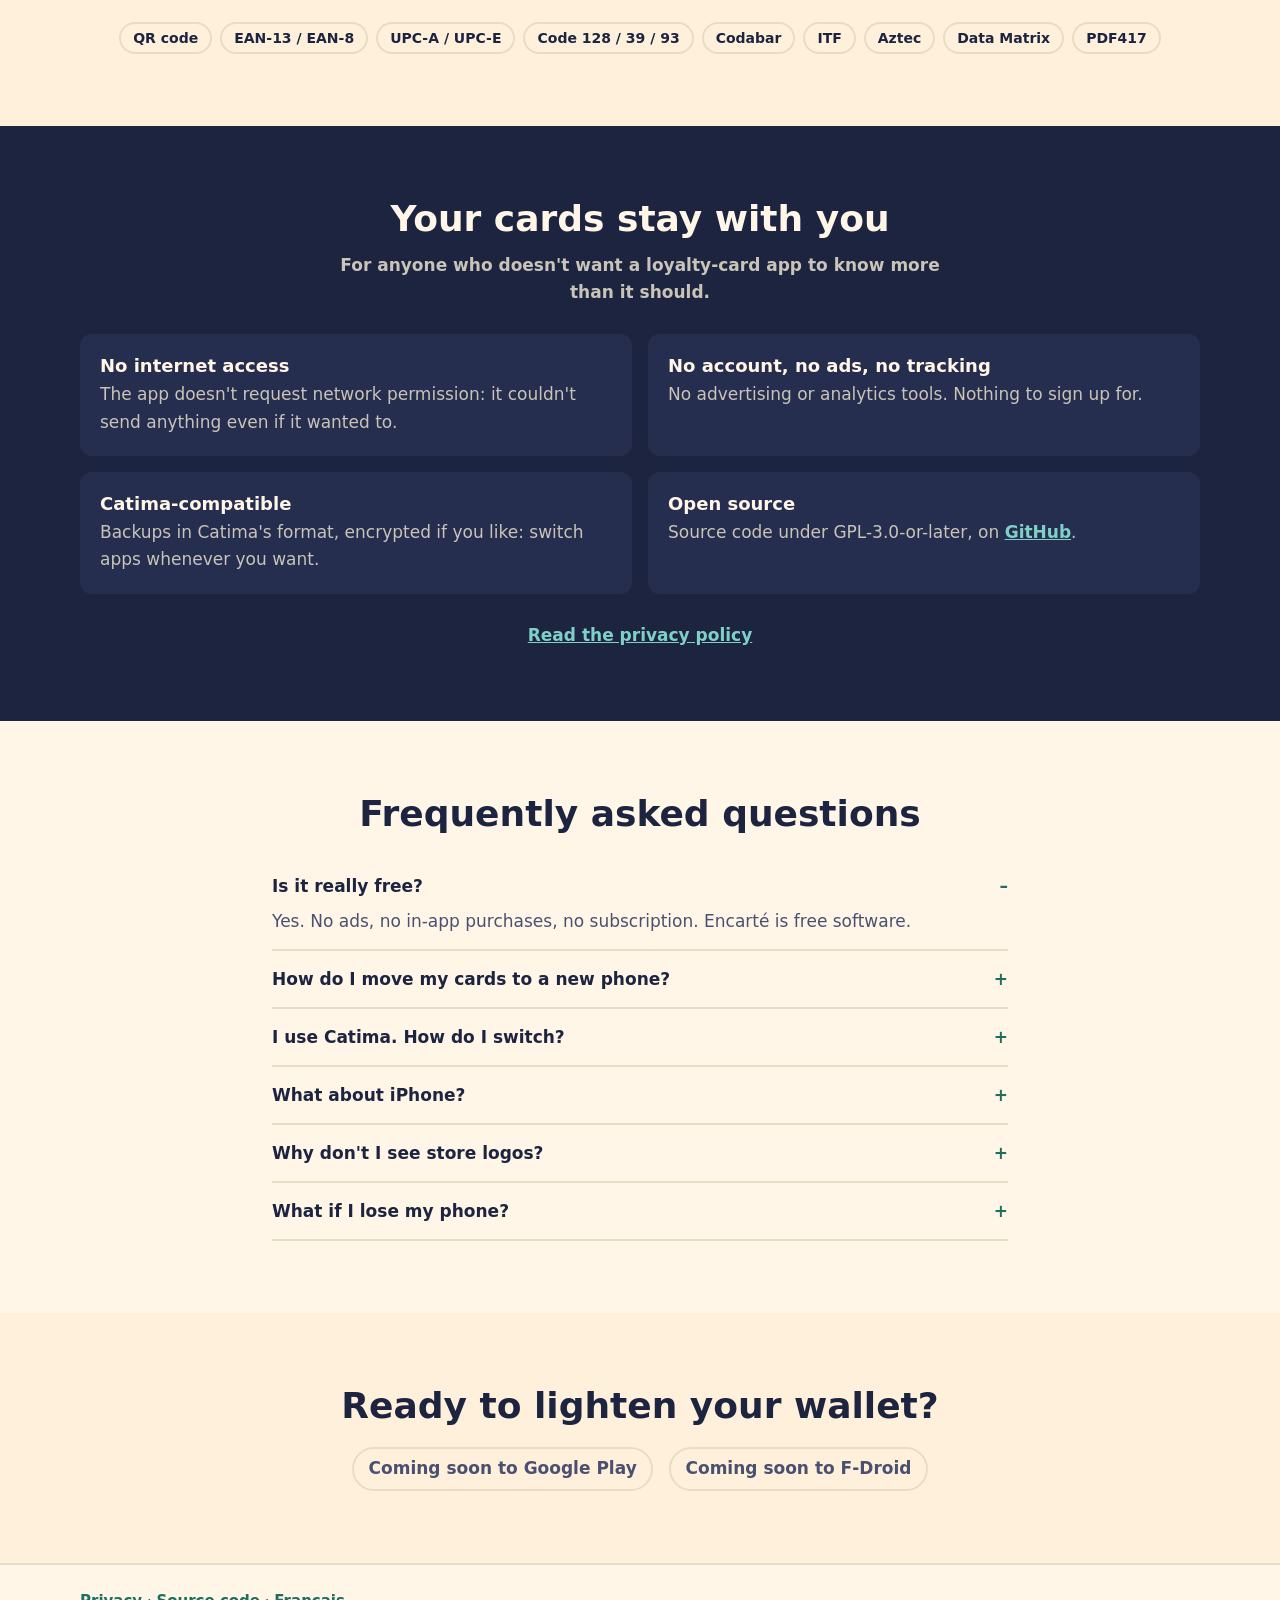
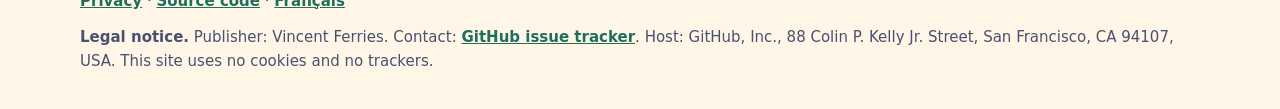
==== commit 8b131e4a: "fix: label the legal notice and give the privacy pages absolute alternates" ====
--- a/site/en/index.html
+++ b/site/en/index.html
@@ -124,7 +124,7 @@
 <footer class="site-footer">
   <div class="wrap">
     <p class="links"><a href="privacy.html">Privacy</a> · <a href="https://github.com/vferries/encarte">Source code</a> · <a href="../" hreflang="fr" lang="fr">Français</a></p>
-    <p class="legal">Publisher: Vincent Ferries. Contact: <a href="https://github.com/vferries/encarte/issues">GitHub issue tracker</a>. Host: GitHub, Inc., 88 Colin P. Kelly Jr. Street, San Francisco, CA 94107, USA. This site uses no cookies and no trackers.</p>
+    <p class="legal"><strong>Legal notice.</strong> Publisher: Vincent Ferries. Contact: <a href="https://github.com/vferries/encarte/issues">GitHub issue tracker</a>. Host: GitHub, Inc., 88 Colin P. Kelly Jr. Street, San Francisco, CA 94107, USA. This site uses no cookies and no trackers.</p>
     <p class="legal play-badge">Google Play and the Google Play logo are trademarks of Google LLC.</p>
     <p class="legal fdroid-badge">F-Droid badge: F-Droid, <a href="https://creativecommons.org/licenses/by-sa/3.0/">CC BY-SA 3.0</a>.</p>
   </div>
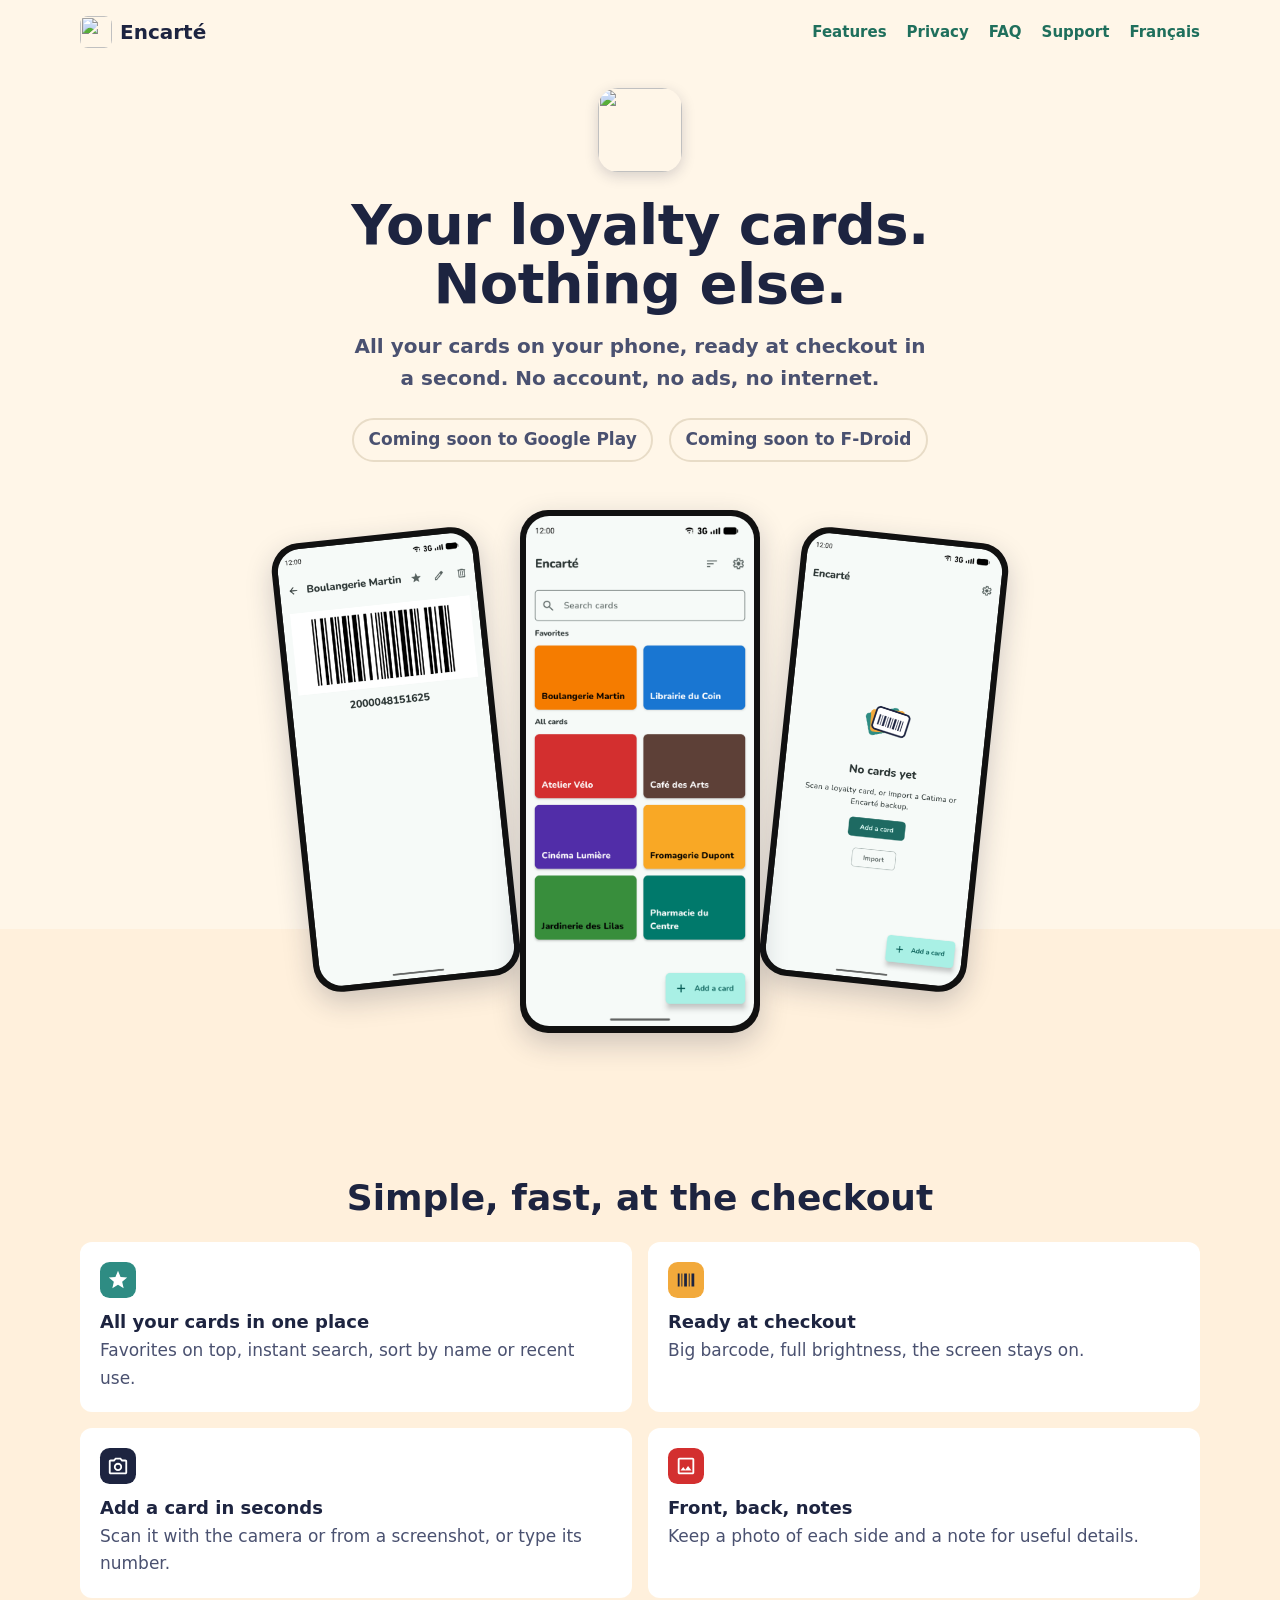
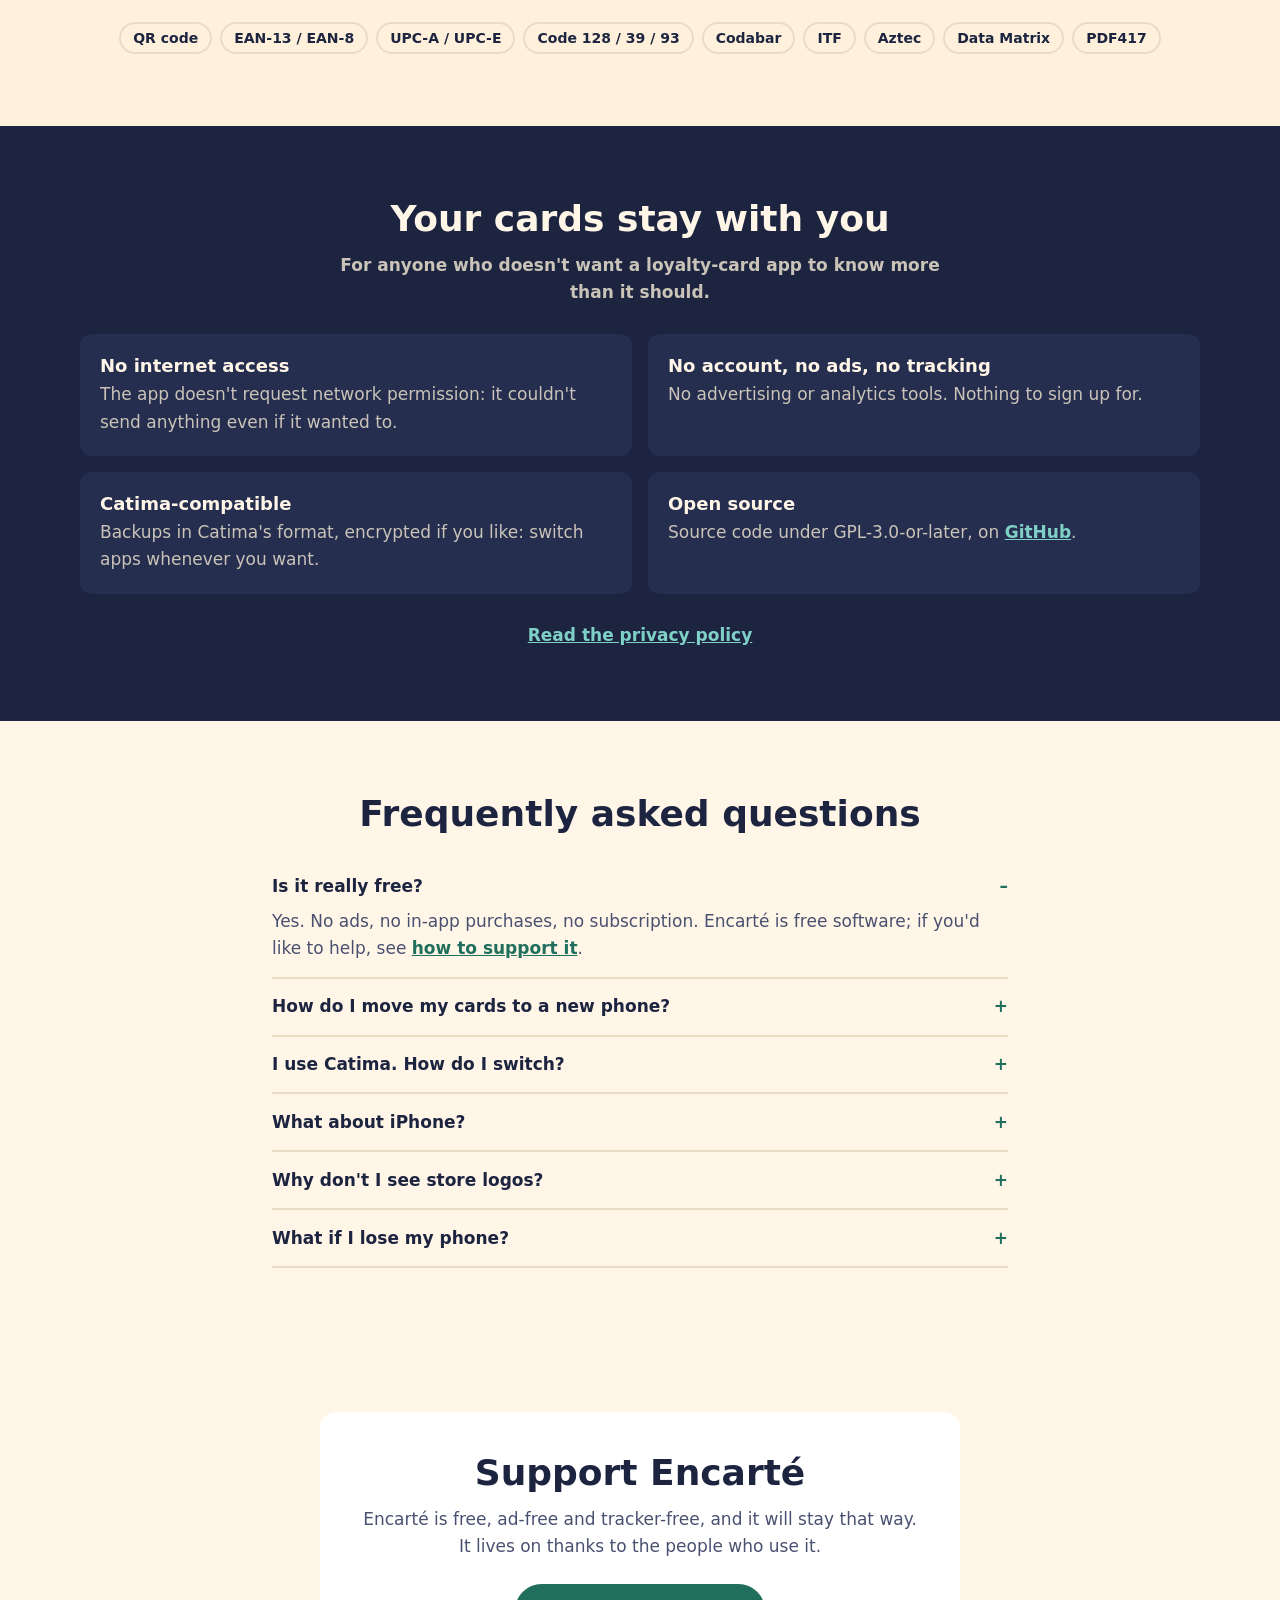
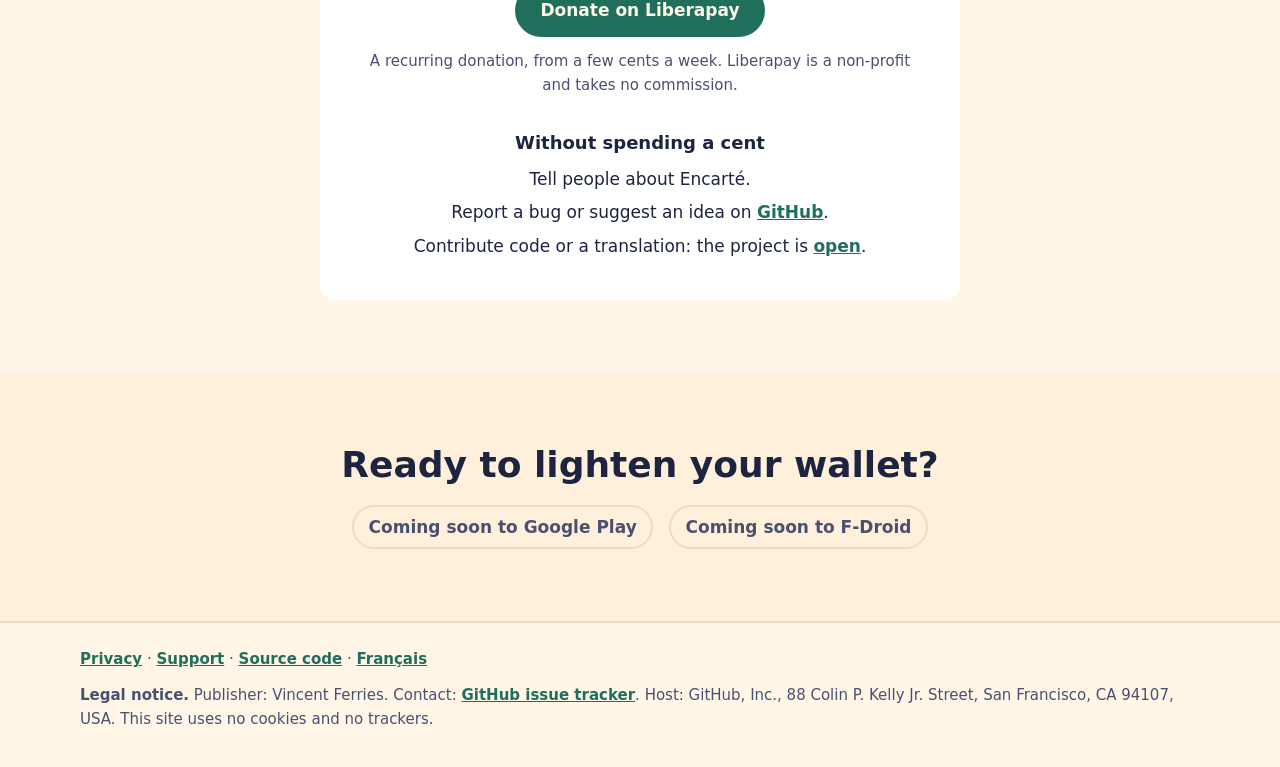
==== commit 1794f067: "feat: add a support section to encarte.fr" ====
--- a/site/en/index.html
+++ b/site/en/index.html
@@ -26,6 +26,7 @@
       <a class="anchor" href="#features">Features</a>
       <a class="anchor" href="#privacy">Privacy</a>
       <a class="anchor" href="#faq">FAQ</a>
+      <a class="anchor" href="#support">Support</a>
       <a href="../" hreflang="fr" lang="fr">Français</a>
     </nav>
   </div>
@@ -99,12 +100,30 @@
   <section class="faq" id="faq">
     <div class="wrap">
       <h2>Frequently asked questions</h2>
-      <details open><summary>Is it really free?</summary><p>Yes. No ads, no in-app purchases, no subscription. Encarté is free software.</p></details>
+      <details open><summary>Is it really free?</summary><p>Yes. No ads, no in-app purchases, no subscription. Encarté is free software; if you'd like to help, see <a href="#support">how to support it</a>.</p></details>
       <details><summary>How do I move my cards to a new phone?</summary><p>In the settings, export a backup (add a password to encrypt it), copy the file to the new phone and import it there. Android's direct phone-to-phone transfer can also copy your cards.</p></details>
       <details><summary>I use Catima. How do I switch?</summary><p>Export your cards from Catima, then import the file in Encarté (Settings → Import cards). Cards and their photos come along. It works the other way round too.</p></details>
       <details><summary>What about iPhone?</summary><p>Encarté is Android-only for now.</p></details>
       <details><summary>Why don't I see store logos?</summary><p>Logos belong to the stores: bundling them would raise rights issues and make the app non-free. Well-known stores get their color, and you can add a photo of the real card.</p></details>
       <details><summary>What if I lose my phone?</summary><p>Your cards live only on your phone: export a backup now and then. The optional app lock protects the app with your fingerprint, face or screen lock.</p></details>
+    </div>
+  </section>
+
+  <section class="support" id="support">
+    <div class="wrap">
+      <div class="support-card">
+        <h2>Support Encarté</h2>
+        <p class="intro">Encarté is free, ad-free and tracker-free, and it will stay that way. It lives on thanks to the people who use it.</p>
+        <a class="button" href="https://liberapay.com/vferries/donate">Donate on Liberapay</a>
+        <p class="note">A recurring donation, from a few cents a week. Liberapay is a non-profit and takes no commission.</p>
+        <h3>Without spending a cent</h3>
+        <ul class="helps">
+          <li>Tell people about Encarté.</li>
+          <li>Report a bug or suggest an idea on <a href="https://github.com/vferries/encarte/issues">GitHub</a>.</li>
+          <li>Contribute code or a translation: the project is <a href="https://github.com/vferries/encarte">open</a>.</li>
+          <li class="play-live">Leave a review on <a href="https://play.google.com/store/apps/details?id=io.github.vferries.encarte">Google Play</a>.</li>
+        </ul>
+      </div>
     </div>
   </section>
 
@@ -123,7 +142,7 @@
 
 <footer class="site-footer">
   <div class="wrap">
-    <p class="links"><a href="privacy.html">Privacy</a> · <a href="https://github.com/vferries/encarte">Source code</a> · <a href="../" hreflang="fr" lang="fr">Français</a></p>
+    <p class="links"><a href="privacy.html">Privacy</a> · <a href="#support">Support</a> · <a href="https://github.com/vferries/encarte">Source code</a> · <a href="../" hreflang="fr" lang="fr">Français</a></p>
     <p class="legal"><strong>Legal notice.</strong> Publisher: Vincent Ferries. Contact: <a href="https://github.com/vferries/encarte/issues">GitHub issue tracker</a>. Host: GitHub, Inc., 88 Colin P. Kelly Jr. Street, San Francisco, CA 94107, USA. This site uses no cookies and no trackers.</p>
     <p class="legal play-badge">Google Play and the Google Play logo are trademarks of Google LLC.</p>
     <p class="legal fdroid-badge">F-Droid badge: F-Droid, <a href="https://creativecommons.org/licenses/by-sa/3.0/">CC BY-SA 3.0</a>.</p>
--- a/site/style.css
+++ b/site/style.css
@@ -128,6 +128,20 @@
 details[open] > summary::after { content: "–"; content: "–" / ""; }
 details p { margin: 0.5rem 0 0; color: var(--muted); }
 
+/* Support section: a card with the donation button and free ways to help. */
+.support .wrap { max-width: 42rem; }
+.support-card { background: var(--surface); border-radius: 1rem; padding: clamp(1.5rem, 4vw, 2.5rem); text-align: center; }
+.support-card h2 { margin-bottom: 0.75rem; }
+.support-card .intro { color: var(--muted); margin: 0 0 1.5rem; }
+.support-card .note { font-size: 0.9375rem; color: var(--muted); margin: 0.75rem 0 0; }
+.support-card h3 { font-size: 1.125rem; font-weight: 800; margin: 2rem 0 0.5rem; }
+.helps { list-style: none; padding: 0; margin: 0; display: grid; gap: 0.4rem; }
+/* The page background as text color keeps 5.6:1 (light) and 8.6:1 (dark) on --link. */
+.button { display: inline-block; background: var(--link); color: var(--bg); font-weight: 800; text-decoration: none; padding: 0.8rem 1.6rem; border-radius: 999px; }
+.button:focus-visible { outline-color: var(--text); }
+/* Play-only items appear once the Play listing is live, like the Play badge. */
+.play-soon .play-live { display: none; }
+
 .closing { text-align: center; }
 .closing h2 { margin-bottom: 1.25rem; }
 
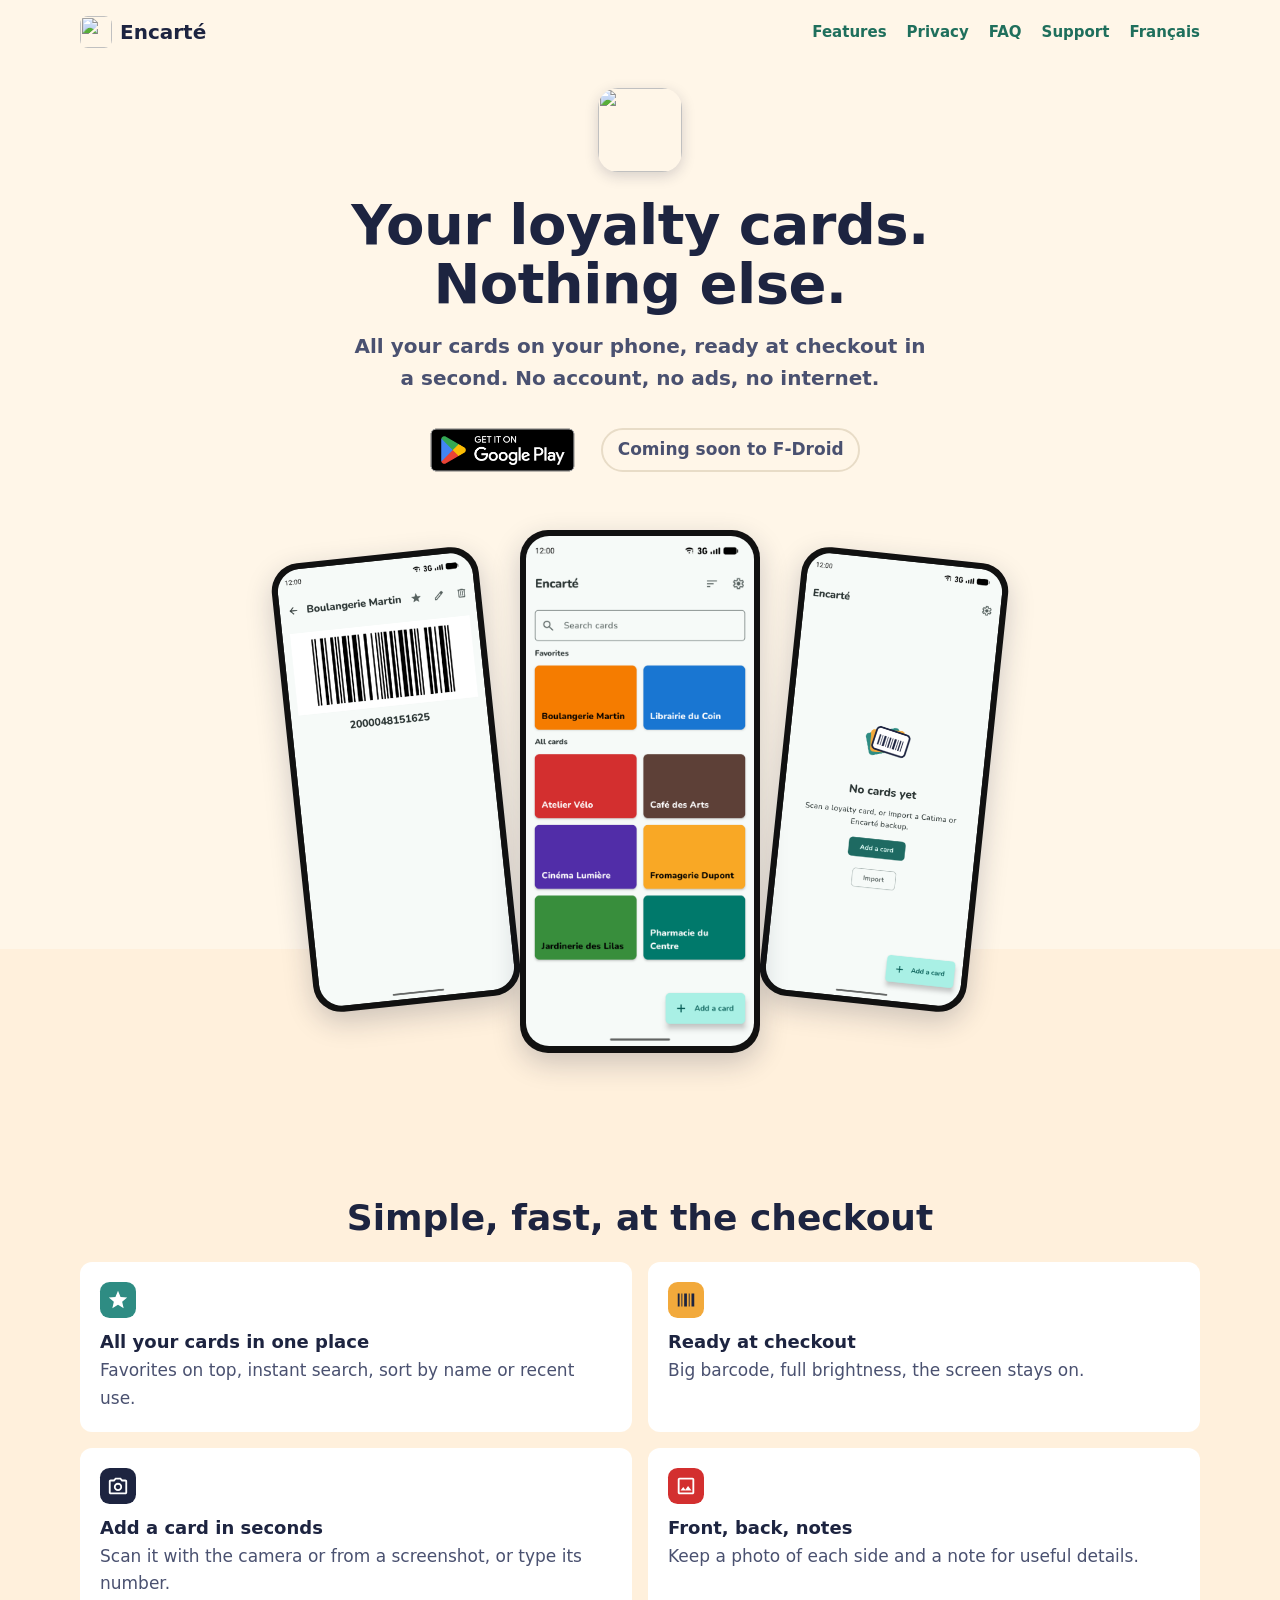
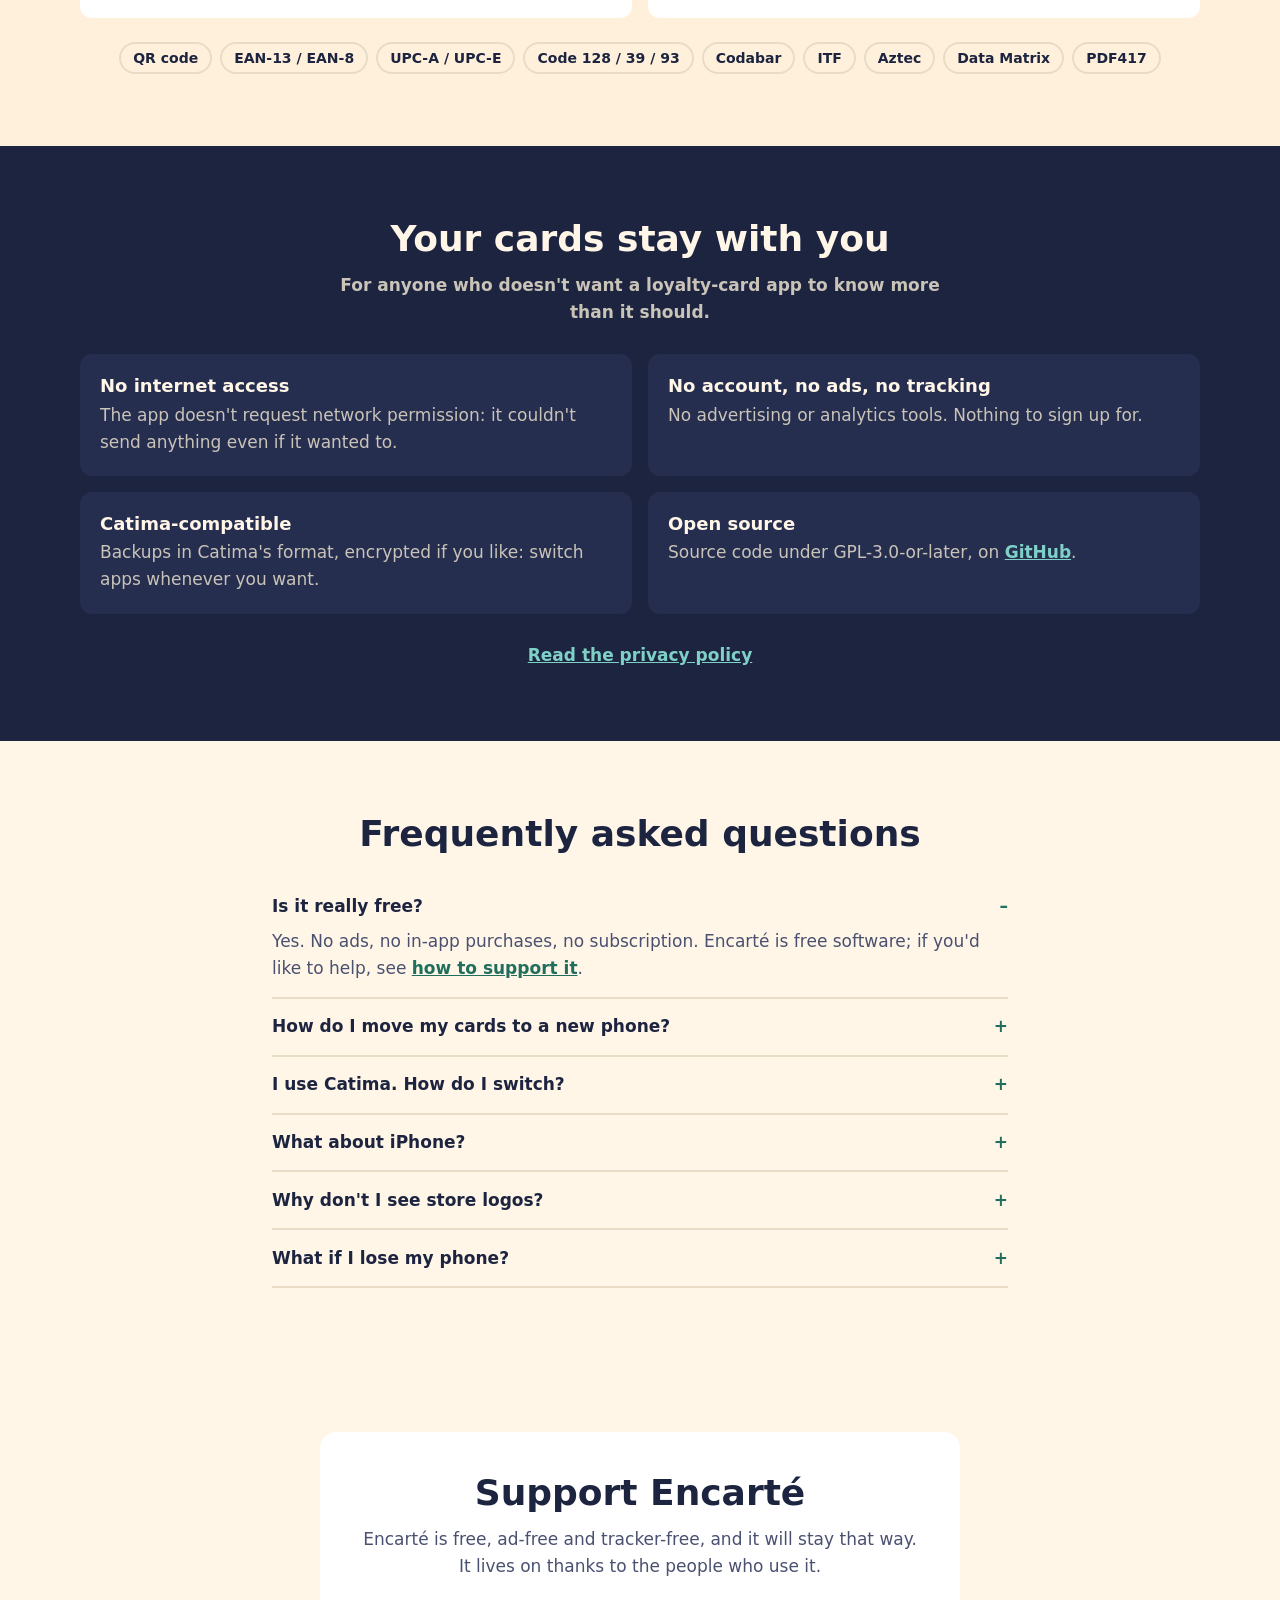
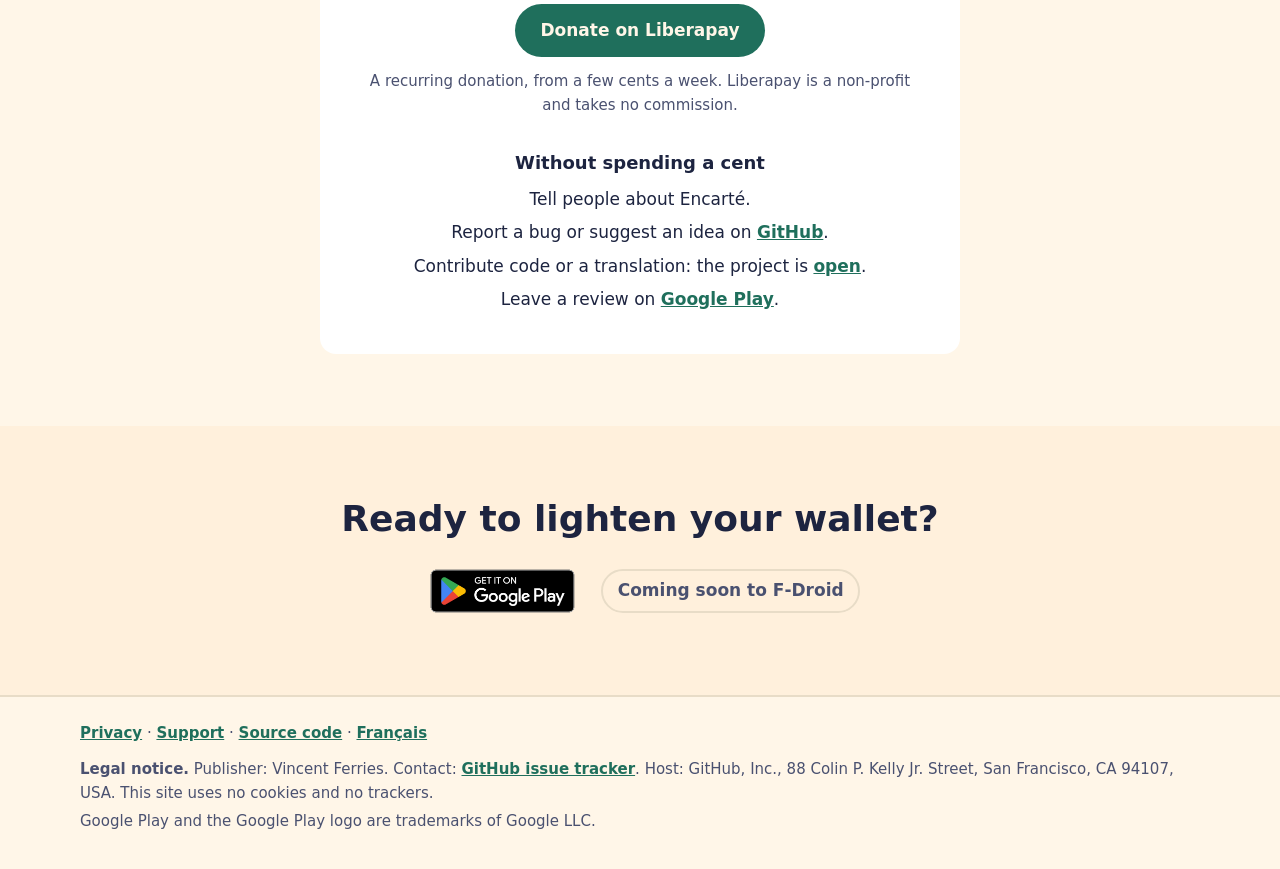
==== commit b3308e91: "feat: show the Google Play badge on encarte.fr now that the listing is live" ====
--- a/site/en/index.html
+++ b/site/en/index.html
@@ -18,7 +18,7 @@
 <link rel="icon" href="../icon.svg" type="image/svg+xml">
 <link rel="stylesheet" href="../style.css">
 </head>
-<body class="play-soon fdroid-soon">
+<body class="fdroid-soon">
 <header class="site-header">
   <div class="wrap">
     <a class="brand" href="./"><img src="../icon.svg" alt="" width="32" height="32">Encarté</a>
